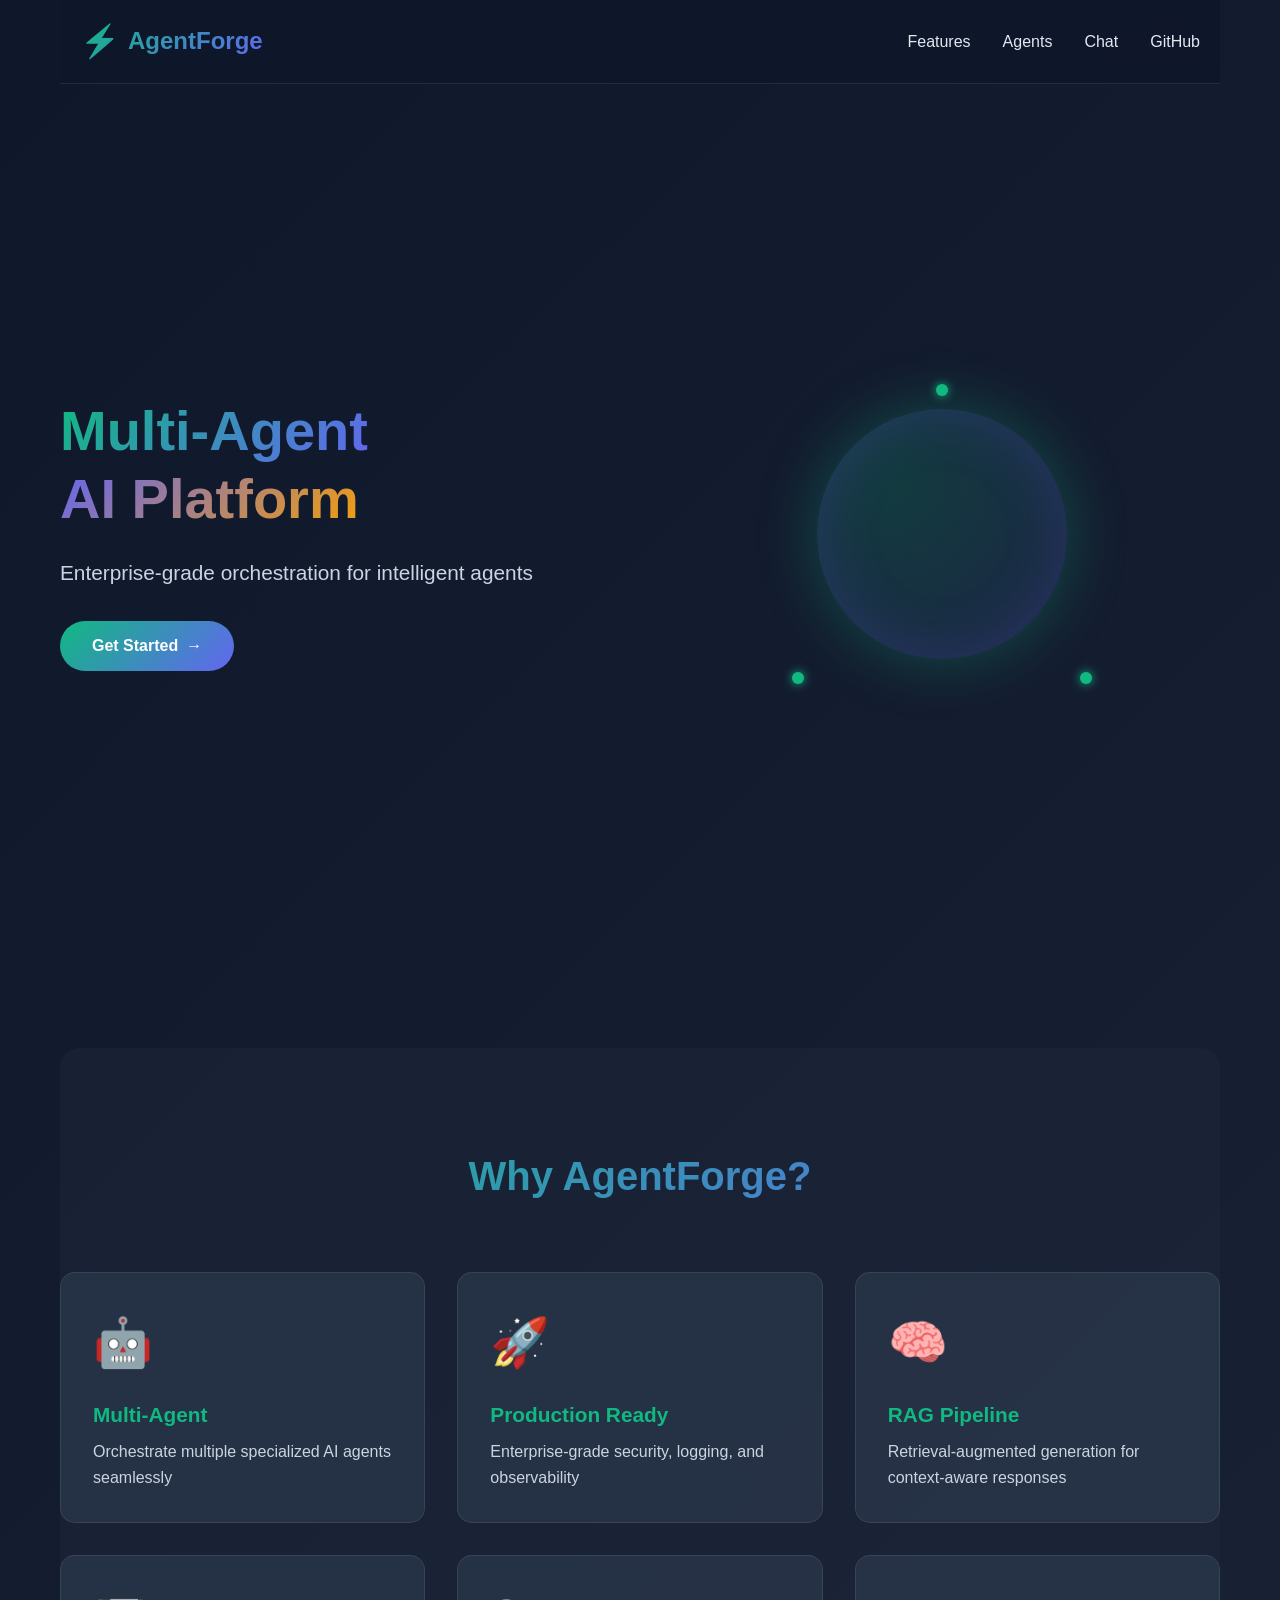
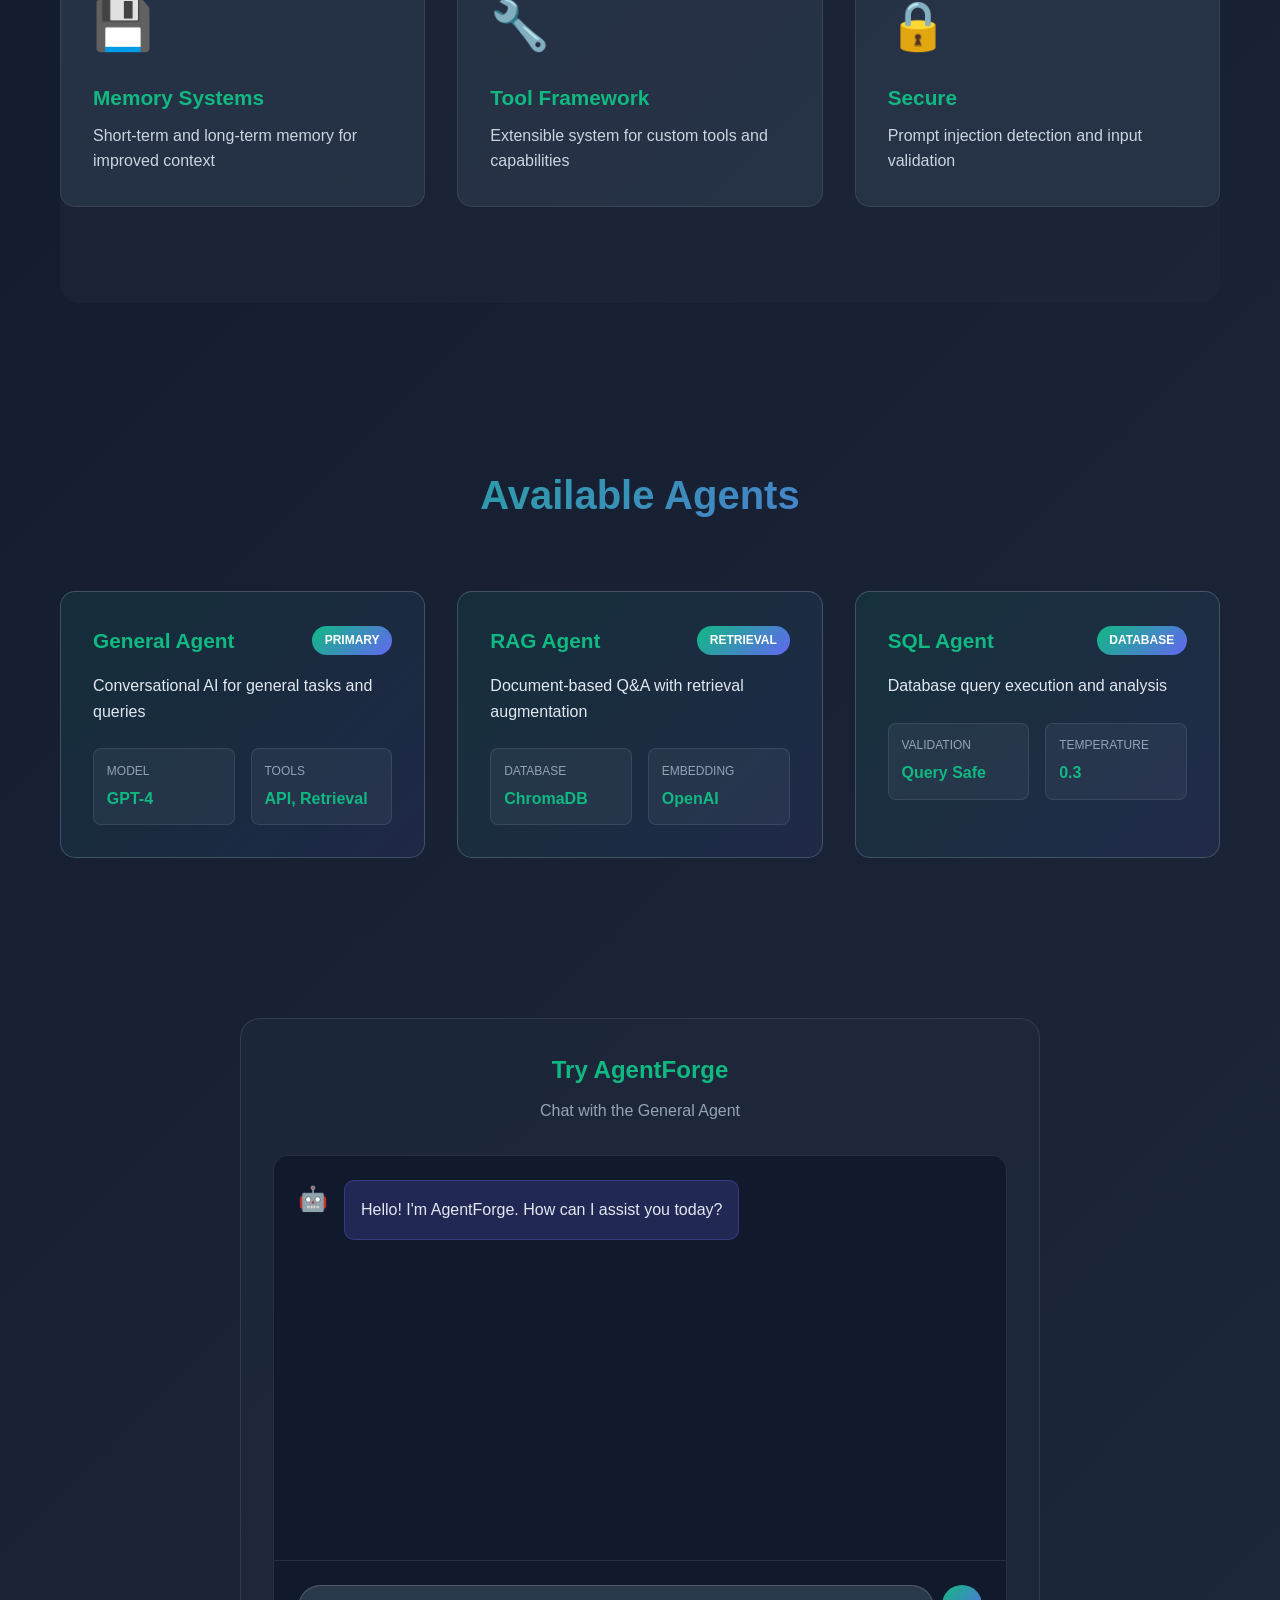
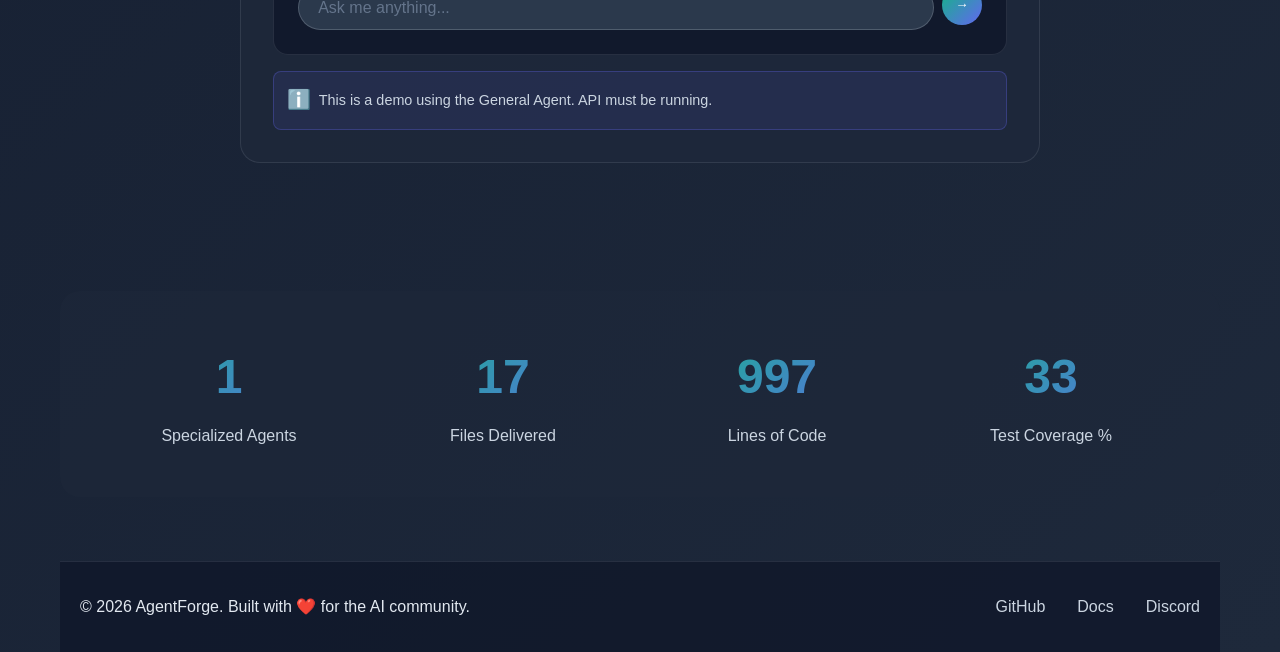
==== public/index.html @ 270f492d "feat: Add animated frontend and Vercel deployment configuration UI Enhancements: - Designed modern, " ====
<!DOCTYPE html>
<html lang="en">
<head>
    <meta charset="UTF-8">
    <meta name="viewport" content="width=device-width, initial-scale=1.0">
    <title>AgentForge - Multi-Agent AI Platform</title>
    <link rel="stylesheet" href="styles.css">
</head>
<body>
    <div class="container">
        <!-- Navigation -->
        <nav class="navbar">
            <div class="navbar-content">
                <div class="logo">
                    <span class="logo-icon">⚡</span>
                    <span class="logo-text">AgentForge</span>
                </div>
                <div class="nav-links">
                    <a href="#features" class="nav-link">Features</a>
                    <a href="#agents" class="nav-link">Agents</a>
                    <a href="#chat" class="nav-link">Chat</a>
                    <a href="https://github.com/Puneetdivedi/AgentForge" target="_blank" class="nav-link">GitHub</a>
                </div>
            </div>
        </nav>

        <!-- Hero Section -->
        <section class="hero">
            <div class="hero-content">
                <h1 class="hero-title">
                    <span class="word">Multi-Agent</span>
                    <span class="word">AI Platform</span>
                </h1>
                <p class="hero-subtitle">Enterprise-grade orchestration for intelligent agents</p>
                <button class="cta-button orbit-button" onclick="scrollToChat()">
                    Get Started
                    <span class="button-icon">→</span>
                </button>
            </div>
            <div class="hero-animation">
                <div class="rotating-orb"></div>
                <div class="orbiting-particles">
                    <div class="particle"></div>
                    <div class="particle"></div>
                    <div class="particle"></div>
                </div>
            </div>
        </section>

        <!-- Features Section -->
        <section id="features" class="features">
            <h2 class="section-title">Why AgentForge?</h2>
            <div class="features-grid">
                <div class="feature-card fade-in">
                    <div class="feature-icon">🤖</div>
                    <h3>Multi-Agent</h3>
                    <p>Orchestrate multiple specialized AI agents seamlessly</p>
                </div>
                <div class="feature-card fade-in">
                    <div class="feature-icon">🚀</div>
                    <h3>Production Ready</h3>
                    <p>Enterprise-grade security, logging, and observability</p>
                </div>
                <div class="feature-card fade-in">
                    <div class="feature-icon">🧠</div>
                    <h3>RAG Pipeline</h3>
                    <p>Retrieval-augmented generation for context-aware responses</p>
                </div>
                <div class="feature-card fade-in">
                    <div class="feature-icon">💾</div>
                    <h3>Memory Systems</h3>
                    <p>Short-term and long-term memory for improved context</p>
                </div>
                <div class="feature-card fade-in">
                    <div class="feature-icon">🔧</div>
                    <h3>Tool Framework</h3>
                    <p>Extensible system for custom tools and capabilities</p>
                </div>
                <div class="feature-card fade-in">
                    <div class="feature-icon">🔒</div>
                    <h3>Secure</h3>
                    <p>Prompt injection detection and input validation</p>
                </div>
            </div>
        </section>

        <!-- Agents Section -->
        <section id="agents" class="agents">
            <h2 class="section-title">Available Agents</h2>
            <div class="agents-container">
                <div class="agent-card slide-in-left">
                    <div class="agent-header">
                        <h3>General Agent</h3>
                        <span class="agent-badge">primary</span>
                    </div>
                    <p>Conversational AI for general tasks and queries</p>
                    <div class="agent-stats">
                        <div class="stat">
                            <span class="stat-label">Model</span>
                            <span class="stat-value">GPT-4</span>
                        </div>
                        <div class="stat">
                            <span class="stat-label">Tools</span>
                            <span class="stat-value">API, Retrieval</span>
                        </div>
                    </div>
                </div>

                <div class="agent-card slide-in-left" style="animation-delay: 0.1s">
                    <div class="agent-header">
                        <h3>RAG Agent</h3>
                        <span class="agent-badge">retrieval</span>
                    </div>
                    <p>Document-based Q&A with retrieval augmentation</p>
                    <div class="agent-stats">
                        <div class="stat">
                            <span class="stat-label">Database</span>
                            <span class="stat-value">ChromaDB</span>
                        </div>
                        <div class="stat">
                            <span class="stat-label">Embedding</span>
                            <span class="stat-value">OpenAI</span>
                        </div>
                    </div>
                </div>

                <div class="agent-card slide-in-left" style="animation-delay: 0.2s">
                    <div class="agent-header">
                        <h3>SQL Agent</h3>
                        <span class="agent-badge">database</span>
                    </div>
                    <p>Database query execution and analysis</p>
                    <div class="agent-stats">
                        <div class="stat">
                            <span class="stat-label">Validation</span>
                            <span class="stat-value">Query Safe</span>
                        </div>
                        <div class="stat">
                            <span class="stat-label">Temperature</span>
                            <span class="stat-value">0.3</span>
                        </div>
                    </div>
                </div>
            </div>
        </section>

        <!-- Chat Section -->
        <section id="chat" class="chat-section">
            <div class="chat-container">
                <div class="chat-header">
                    <h2>Try AgentForge</h2>
                    <p>Chat with the General Agent</p>
                </div>

                <div class="chat-box">
                    <div class="chat-messages" id="chatMessages">
                        <div class="message bot-message">
                            <div class="message-avatar">🤖</div>
                            <div class="message-content">
                                <p>Hello! I'm AgentForge. How can I assist you today?</p>
                            </div>
                        </div>
                    </div>

                    <div class="chat-input-area">
                        <div class="input-wrapper">
                            <input 
                                type="text" 
                                id="messageInput" 
                                class="chat-input" 
                                placeholder="Ask me anything..."
                                onkeypress="handleKeyPress(event)"
                            >
                            <button class="send-button" onclick="sendMessage()">
                                <span class="send-icon">→</span>
                            </button>
                        </div>
                        <div id="loadingIndicator" class="loading-indicator" style="display: none;">
                            <div class="spinner"></div>
                            <span>Agent thinking...</span>
                        </div>
                    </div>
                </div>

                <div class="chat-info">
                    <div class="info-badge">
                        <span class="info-icon">ℹ️</span>
                        This is a demo using the General Agent. API must be running.
                    </div>
                </div>
            </div>
        </section>

        <!-- Stats Section -->
        <section class="stats">
            <div class="stat-item">
                <div class="stat-number counter" data-target="3">0</div>
                <div class="stat-description">Specialized Agents</div>
            </div>
            <div class="stat-item">
                <div class="stat-number counter" data-target="50">0</div>
                <div class="stat-description">Files Delivered</div>
            </div>
            <div class="stat-item">
                <div class="stat-number counter" data-target="2900">0</div>
                <div class="stat-description">Lines of Code</div>
            </div>
            <div class="stat-item">
                <div class="stat-number counter" data-target="100">0</div>
                <div class="stat-description">Test Coverage %</div>
            </div>
        </section>

        <!-- Footer -->
        <footer class="footer">
            <div class="footer-content">
                <p>&copy; 2026 AgentForge. Built with ❤️ for the AI community.</p>
                <div class="footer-links">
                    <a href="https://github.com/Puneetdivedi/AgentForge" target="_blank">GitHub</a>
                    <a href="#" target="_blank">Docs</a>
                    <a href="#" target="_blank">Discord</a>
                </div>
            </div>
        </footer>
    </div>

    <script src="script.js"></script>
</body>
</html>
---- public/styles.css ----
* {
    margin: 0;
    padding: 0;
    box-sizing: border-box;
}

:root {
    --primary: #10b981;
    --secondary: #6366f1;
    --tertiary: #f59e0b;
    --dark: #0f172a;
    --light: #f8fafc;
    --border: #e2e8f0;
    --success: #22c55e;
    --error: #ef4444;
}

body {
    font-family: 'Segoe UI', Tahoma, Geneva, Verdana, sans-serif;
    background: linear-gradient(135deg, #0f172a 0%, #1e293b 100%);
    color: #e2e8f0;
    line-height: 1.6;
    overflow-x: hidden;
}

.container {
    max-width: 1200px;
    margin: 0 auto;
    padding: 0 20px;
}

/* ========== NAVBAR ========== */
.navbar {
    position: sticky;
    top: 0;
    background: rgba(15, 23, 42, 0.95);
    backdrop-filter: blur(10px);
    border-bottom: 1px solid rgba(226, 232, 240, 0.1);
    z-index: 1000;
    animation: slideDown 0.6s ease-out;
}

@keyframes slideDown {
    from {
        transform: translateY(-100%);
        opacity: 0;
    }
    to {
        transform: translateY(0);
        opacity: 1;
    }
}

.navbar-content {
    display: flex;
    justify-content: space-between;
    align-items: center;
    padding: 1rem 0;
    max-width: 1200px;
    margin: 0 auto;
    padding: 1rem 20px;
}

.logo {
    display: flex;
    align-items: center;
    gap: 0.5rem;
    font-size: 1.5rem;
    font-weight: bold;
    background: linear-gradient(135deg, var(--primary) 0%, var(--secondary) 100%);
    -webkit-background-clip: text;
    -webkit-text-fill-color: transparent;
    background-clip: text;
}

.logo-icon {
    font-size: 2rem;
    animation: rotate 3s linear infinite;
}

@keyframes rotate {
    from { transform: rotate(0deg); }
    to { transform: rotate(360deg); }
}

.nav-links {
    display: flex;
    gap: 2rem;
    align-items: center;
}

.nav-link {
    color: #e2e8f0;
    text-decoration: none;
    transition: all 0.3s ease;
    position: relative;
}

.nav-link::after {
    content: '';
    position: absolute;
    bottom: -5px;
    left: 0;
    width: 0;
    height: 2px;
    background: var(--primary);
    transition: width 0.3s ease;
}

.nav-link:hover::after {
    width: 100%;
}

/* ========== HERO SECTION ========== */
.hero {
    display: grid;
    grid-template-columns: 1fr 1fr;
    align-items: center;
    gap: 3rem;
    padding: 6rem 0;
    min-height: 100vh;
}

.hero-content {
    z-index: 10;
}

.hero-title {
    font-size: 3.5rem;
    font-weight: 900;
    margin-bottom: 1.5rem;
    line-height: 1.2;
}

.hero-title .word {
    display: inline-block;
    margin-right: 1rem;
    animation: fadeInUp 0.8s ease-out forwards;
    opacity: 0;
}

.hero-title .word:nth-child(1) {
    animation-delay: 0.1s;
    background: linear-gradient(135deg, var(--primary) 0%, var(--secondary) 100%);
    -webkit-background-clip: text;
    -webkit-text-fill-color: transparent;
    background-clip: text;
}

.hero-title .word:nth-child(2) {
    animation-delay: 0.2s;
    background: linear-gradient(135deg, var(--secondary) 0%, var(--tertiary) 100%);
    -webkit-background-clip: text;
    -webkit-text-fill-color: transparent;
    background-clip: text;
}

@keyframes fadeInUp {
    from {
        transform: translateY(30px);
        opacity: 0;
    }
    to {
        transform: translateY(0);
        opacity: 1;
    }
}

.hero-subtitle {
    font-size: 1.3rem;
    color: #cbd5e1;
    margin-bottom: 2rem;
    animation: fadeInUp 0.8s ease-out 0.3s forwards;
    opacity: 0;
}

.cta-button {
    padding: 1rem 2rem;
    font-size: 1rem;
    border: none;
    border-radius: 50px;
    cursor: pointer;
    font-weight: 600;
    transition: all 0.3s ease;
    display: inline-flex;
    align-items: center;
    gap: 0.5rem;
    animation: fadeInUp 0.8s ease-out 0.4s forwards;
    opacity: 0;
}

.orbit-button {
    background: linear-gradient(135deg, var(--primary) 0%, var(--secondary) 100%);
    color: white;
    position: relative;
    overflow: hidden;
}

.orbit-button::before {
    content: '';
    position: absolute;
    top: 0;
    left: -100%;
    width: 100%;
    height: 100%;
    background: linear-gradient(90deg, transparent, rgba(255,255,255,0.2), transparent);
    transition: left 0.5s;
}

.orbit-button:hover::before {
    left: 100%;
}

.orbit-button:hover {
    transform: translateY(-3px);
    box-shadow: 0 20px 40px rgba(16, 185, 129, 0.3);
}

.button-icon {
    transition: transform 0.3s ease;
}

.orbit-button:hover .button-icon {
    transform: translateX(5px);
}

/* ========== HERO ANIMATION ========== */
.hero-animation {
    position: relative;
    height: 400px;
    display: flex;
    align-items: center;
    justify-content: center;
}

.rotating-orb {
    width: 250px;
    height: 250px;
    border-radius: 50%;
    background: radial-gradient(circle at 30% 30%, rgba(16, 185, 129, 0.2), rgba(99, 102, 241, 0.1));
    box-shadow: 
        0 0 60px rgba(16, 185, 129, 0.3),
        inset 0 0 60px rgba(99, 102, 241, 0.2);
    animation: float 6s ease-in-out infinite, rotate 8s linear infinite;
}

@keyframes float {
    0%, 100% { transform: translateY(0px); }
    50% { transform: translateY(-20px); }
}

.orbiting-particles {
    position: absolute;
    width: 300px;
    height: 300px;
    animation: rotate 20s linear infinite reverse;
}

.particle {
    position: absolute;
    width: 12px;
    height: 12px;
    border-radius: 50%;
    background: var(--primary);
    box-shadow: 0 0 10px var(--primary);
    animation: pulse 2s ease-in-out infinite;
}

.particle:nth-child(1) {
    top: 0;
    left: 50%;
    transform: translateX(-50%);
    animation-delay: 0s;
}

.particle:nth-child(2) {
    bottom: 0;
    right: 0;
    animation-delay: 0.67s;
}

.particle:nth-child(3) {
    bottom: 0;
    left: 0;
    animation-delay: 1.34s;
}

@keyframes pulse {
    0%, 100% { 
        transform: scale(1);
        opacity: 1;
    }
    50% { 
        transform: scale(1.5);
        opacity: 0.5;
    }
}

/* ========== FEATURES SECTION ========== */
.features {
    padding: 6rem 0;
    background: rgba(30, 41, 59, 0.5);
    border-radius: 20px;
    margin: 4rem 0;
}

.section-title {
    font-size: 2.5rem;
    text-align: center;
    margin-bottom: 4rem;
    background: linear-gradient(135deg, var(--primary) 0%, var(--secondary) 100%);
    -webkit-background-clip: text;
    -webkit-text-fill-color: transparent;
    background-clip: text;
}

.features-grid {
    display: grid;
    grid-template-columns: repeat(auto-fit, minmax(300px, 1fr));
    gap: 2rem;
}

.feature-card {
    background: rgba(51, 65, 85, 0.5);
    padding: 2rem;
    border-radius: 15px;
    border: 1px solid rgba(226, 232, 240, 0.1);
    transition: all 0.3s ease;
    cursor: pointer;
}

.feature-card:hover {
    border-color: var(--primary);
    background: rgba(51, 65, 85, 0.8);
    transform: translateY(-5px);
    box-shadow: 0 20px 40px rgba(16, 185, 129, 0.1);
}

.feature-icon {
    font-size: 3rem;
    margin-bottom: 1rem;
}

.feature-card h3 {
    font-size: 1.3rem;
    margin-bottom: 0.5rem;
    color: var(--primary);
}

.feature-card p {
    color: #cbd5e1;
}

.fade-in {
    animation: fadeInUp 0.6s ease-out forwards;
    opacity: 0;
}

.feature-card:nth-child(1) { animation-delay: 0.1s; }
.feature-card:nth-child(2) { animation-delay: 0.2s; }
.feature-card:nth-child(3) { animation-delay: 0.3s; }
.feature-card:nth-child(4) { animation-delay: 0.4s; }
.feature-card:nth-child(5) { animation-delay: 0.5s; }
.feature-card:nth-child(6) { animation-delay: 0.6s; }

/* ========== AGENTS SECTION ========== */
.agents {
    padding: 6rem 0;
}

.agents-container {
    display: grid;
    grid-template-columns: repeat(auto-fit, minmax(300px, 1fr));
    gap: 2rem;
}

.agent-card {
    background: linear-gradient(135deg, rgba(16, 185, 129, 0.1) 0%, rgba(99, 102, 241, 0.1) 100%);
    border: 1px solid rgba(226, 232, 240, 0.2);
    padding: 2rem;
    border-radius: 15px;
    transition: all 0.3s ease;
}

.agent-card:hover {
    border-color: var(--primary);
    transform: translateY(-10px);
    box-shadow: 0 20px 40px rgba(16, 185, 129, 0.2);
}

.agent-header {
    display: flex;
    justify-content: space-between;
    align-items: center;
    margin-bottom: 1rem;
}

.agent-header h3 {
    color: var(--primary);
    font-size: 1.3rem;
}

.agent-badge {
    background: linear-gradient(135deg, var(--primary) 0%, var(--secondary) 100%);
    color: white;
    padding: 0.3rem 0.8rem;
    border-radius: 20px;
    font-size: 0.75rem;
    font-weight: 600;
    text-transform: uppercase;
}

.agent-stats {
    display: grid;
    grid-template-columns: 1fr 1fr;
    gap: 1rem;
    margin-top: 1.5rem;
}

.stat {
    background: rgba(226, 232, 240, 0.05);
    padding: 0.8rem;
    border-radius: 8px;
    border: 1px solid rgba(226, 232, 240, 0.1);
}

.stat-label {
    display: block;
    font-size: 0.75rem;
    color: #94a3b8;
    text-transform: uppercase;
    margin-bottom: 0.3rem;
}

.stat-value {
    display: block;
    color: var(--primary);
    font-weight: 600;
}

.slide-in-left {
    animation: slideInLeft 0.6s ease-out forwards;
    opacity: 0;
}

@keyframes slideInLeft {
    from {
        transform: translateX(-30px);
        opacity: 0;
    }
    to {
        transform: translateX(0);
        opacity: 1;
    }
}

/* ========== CHAT SECTION ========== */
.chat-section {
    padding: 4rem 0;
}

.chat-container {
    background: rgba(30, 41, 59, 0.8);
    border: 1px solid rgba(226, 232, 240, 0.1);
    border-radius: 20px;
    padding: 2rem;
    max-width: 800px;
    margin: 0 auto;
    animation: fadeInUp 0.8s ease-out;
}

.chat-header {
    text-align: center;
    margin-bottom: 2rem;
}

.chat-header h2 {
    color: var(--primary);
    margin-bottom: 0.5rem;
}

.chat-header p {
    color: #94a3b8;
}

.chat-box {
    background: rgba(15, 23, 42, 0.8);
    border: 1px solid rgba(226, 232, 240, 0.1);
    border-radius: 15px;
    overflow: hidden;
    display: flex;
    flex-direction: column;
    height: 500px;
}

.chat-messages {
    flex: 1;
    overflow-y: auto;
    padding: 1.5rem;
    display: flex;
    flex-direction: column;
    gap: 1rem;
}

.message {
    display: flex;
    gap: 1rem;
    animation: fadeInUp 0.3s ease-out;
}

.user-message {
    justify-content: flex-end;
}

.message-avatar {
    font-size: 1.5rem;
    flex-shrink: 0;
}

.message-content {
    max-width: 70%;
    padding: 1rem;
    border-radius: 10px;
}

.bot-message .message-content {
    background: rgba(99, 102, 241, 0.2);
    border: 1px solid rgba(99, 102, 241, 0.3);
    color: #e2e8f0;
}

.user-message .message-content {
    background: linear-gradient(135deg, var(--primary) 0%, var(--secondary) 100%);
    color: white;
}

.chat-input-area {
    padding: 1.5rem;
    border-top: 1px solid rgba(226, 232, 240, 0.1);
}

.input-wrapper {
    display: flex;
    gap: 0.5rem;
}

.chat-input {
    flex: 1;
    background: rgba(51, 65, 85, 0.8);
    border: 1px solid rgba(226, 232, 240, 0.2);
    border-radius: 25px;
    padding: 0.8rem 1.2rem;
    color: #e2e8f0;
    font-size: 1rem;
    transition: all 0.3s ease;
}

.chat-input:focus {
    outline: none;
    border-color: var(--primary);
    box-shadow: 0 0 15px rgba(16, 185, 129, 0.2);
}

.chat-input::placeholder {
    color: #64748b;
}

.send-button {
    background: linear-gradient(135deg, var(--primary) 0%, var(--secondary) 100%);
    border: none;
    border-radius: 50%;
    width: 40px;
    height: 40px;
    display: flex;
    align-items: center;
    justify-content: center;
    cursor: pointer;
    font-weight: bold;
    transition: all 0.3s ease;
    color: white;
}

.send-button:hover {
    transform: scale(1.05);
    box-shadow: 0 5px 15px rgba(16, 185, 129, 0.3);
}

.send-button:active {
    transform: scale(0.95);
}

.send-icon {
    transition: transform 0.3s ease;
}

.send-button:hover .send-icon {
    transform: translateX(3px);
}

.loading-indicator {
    display: flex;
    align-items: center;
    gap: 0.5rem;
    color: #64748b;
    font-size: 0.9rem;
    margin-top: 0.5rem;
}

.spinner {
    width: 16px;
    height: 16px;
    border: 2px solid rgba(16, 185, 129, 0.3);
    border-top-color: var(--primary);
    border-radius: 50%;
    animation: spin 0.8s linear infinite;
}

@keyframes spin {
    to { transform: rotate(360deg); }
}

.chat-info {
    margin-top: 1rem;
}

.info-badge {
    background: rgba(99, 102, 241, 0.1);
    border: 1px solid rgba(99, 102, 241, 0.3);
    padding: 0.8rem;
    border-radius: 8px;
    display: flex;
    align-items: center;
    gap: 0.5rem;
    color: #cbd5e1;
    font-size: 0.9rem;
}

.info-icon {
    font-size: 1.2rem;
}

/* ========== STATS SECTION ========== */
.stats {
    display: grid;
    grid-template-columns: repeat(auto-fit, minmax(200px, 1fr));
    gap: 2rem;
    padding: 4rem 0;
    background: rgba(30, 41, 59, 0.5);
    border-radius: 20px;
    padding: 3rem;
    margin: 4rem 0;
}

.stat-item {
    text-align: center;
}

.stat-number {
    font-size: 3rem;
    font-weight: bold;
    background: linear-gradient(135deg, var(--primary) 0%, var(--secondary) 100%);
    -webkit-background-clip: text;
    -webkit-text-fill-color: transparent;
    background-clip: text;
    margin-bottom: 0.5rem;
}

.stat-description {
    color: #cbd5e1;
    font-size: 1rem;
}

/* ========== FOOTER ========== */
.footer {
    background: rgba(15, 23, 42, 0.8);
    border-top: 1px solid rgba(226, 232, 240, 0.1);
    padding: 2rem 0;
    margin-top: 4rem;
}

.footer-content {
    display: flex;
    justify-content: space-between;
    align-items: center;
    max-width: 1200px;
    margin: 0 auto;
    padding: 0 20px;
}

.footer-links {
    display: flex;
    gap: 2rem;
}

.footer-links a {
    color: #cbd5e1;
    text-decoration: none;
    transition: color 0.3s ease;
}

.footer-links a:hover {
    color: var(--primary);
}

/* ========== SCROLLBAR ========== */
::-webkit-scrollbar {
    width: 10px;
}

::-webkit-scrollbar-track {
    background: rgba(30, 41, 59, 0.5);
}

::-webkit-scrollbar-thumb {
    background: rgba(16, 185, 129, 0.5);
    border-radius: 5px;
}

::-webkit-scrollbar-thumb:hover {
    background: var(--primary);
}

/* ========== RESPONSIVE ========== */
@media (max-width: 768px) {
    .hero {
        grid-template-columns: 1fr;
        padding: 3rem 0;
    }

    .hero-title {
        font-size: 2rem;
    }

    .hero-animation {
        display: none;
    }

    .nav-links {
        gap: 1rem;
        font-size: 0.9rem;
    }

    .message-content {
        max-width: 85%;
    }

    .footer-content {
        flex-direction: column;
        gap: 1rem;
    }

    .section-title {
        font-size: 1.8rem;
    }
}
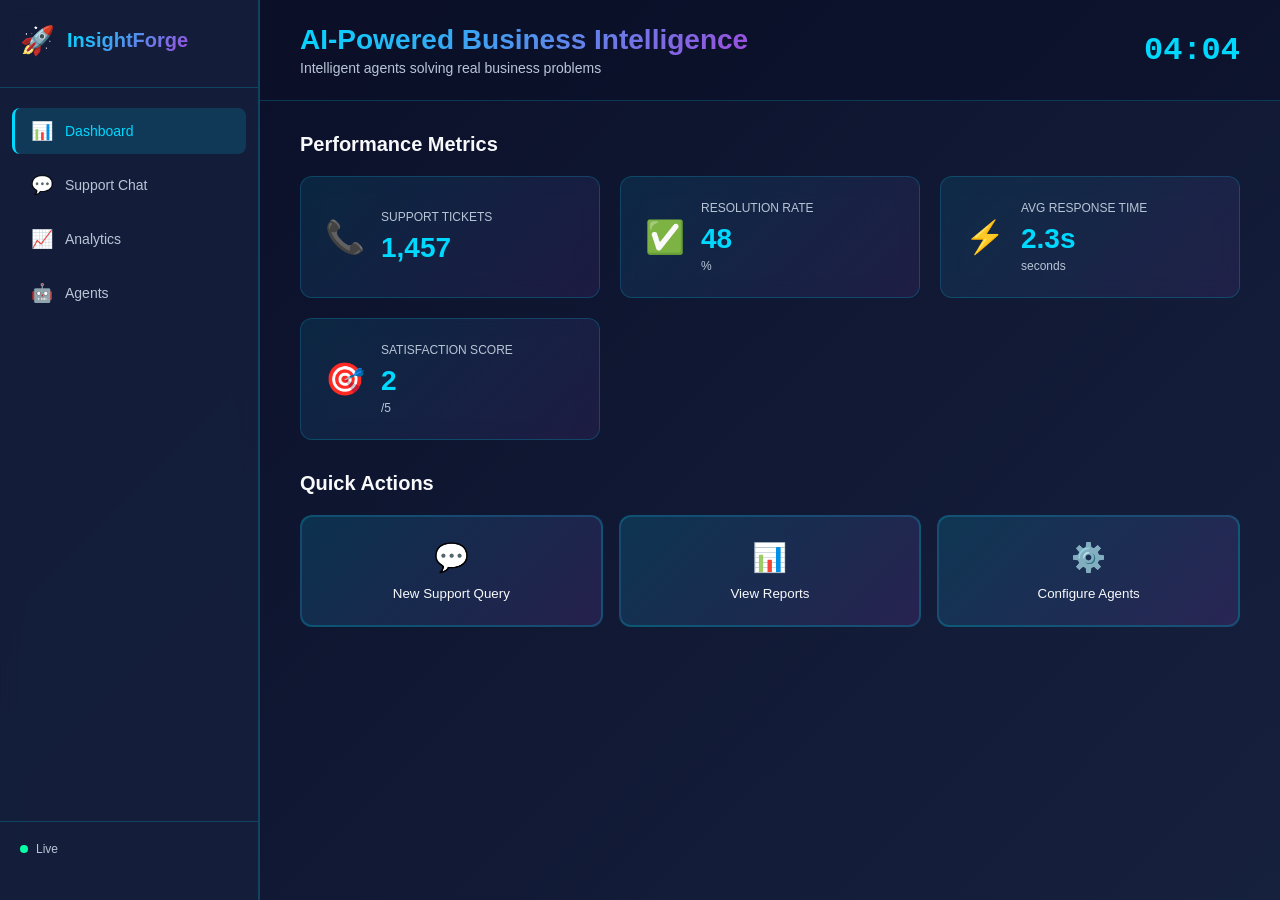
==== commit 678ee018: "Transform into AI Business Intelligence Platform - Real-world customer support solution with working" ====
--- a/public/index.html
+++ b/public/index.html
@@ -3,225 +3,356 @@
 <head>
     <meta charset="UTF-8">
     <meta name="viewport" content="width=device-width, initial-scale=1.0">
-    <title>AgentForge - Multi-Agent AI Platform</title>
+    <title>InsightForge - AI Business Intelligence Platform</title>
     <link rel="stylesheet" href="styles.css">
 </head>
 <body>
-    <div class="container">
-        <!-- Navigation -->
-        <nav class="navbar">
-            <div class="navbar-content">
-                <div class="logo">
-                    <span class="logo-icon">⚡</span>
-                    <span class="logo-text">AgentForge</span>
-                </div>
-                <div class="nav-links">
-                    <a href="#features" class="nav-link">Features</a>
-                    <a href="#agents" class="nav-link">Agents</a>
-                    <a href="#chat" class="nav-link">Chat</a>
-                    <a href="https://github.com/Puneetdivedi/AgentForge" target="_blank" class="nav-link">GitHub</a>
-                </div>
+    <div class="main-container">
+        <!-- Sidebar Navigation -->
+        <aside class="sidebar">
+            <div class="sidebar-header">
+                <div class="logo-icon">🚀</div>
+                <h1 class="logo-text">InsightForge</h1>
             </div>
-        </nav>
-
-        <!-- Hero Section -->
-        <section class="hero">
-            <div class="hero-content">
-                <h1 class="hero-title">
-                    <span class="word">Multi-Agent</span>
-                    <span class="word">AI Platform</span>
-                </h1>
-                <p class="hero-subtitle">Enterprise-grade orchestration for intelligent agents</p>
-                <button class="cta-button orbit-button" onclick="scrollToChat()">
-                    Get Started
-                    <span class="button-icon">→</span>
+
+            <nav class="sidebar-nav">
+                <button class="nav-btn active" onclick="switchView('dashboard')">
+                    <span class="icon">📊</span>
+                    <span class="label">Dashboard</span>
                 </button>
+                <button class="nav-btn" onclick="switchView('chat')">
+                    <span class="icon">💬</span>
+                    <span class="label">Support Chat</span>
+                </button>
+                <button class="nav-btn" onclick="switchView('analytics')">
+                    <span class="icon">📈</span>
+                    <span class="label">Analytics</span>
+                </button>
+                <button class="nav-btn" onclick="switchView('agents')">
+                    <span class="icon">🤖</span>
+                    <span class="label">Agents</span>
+                </button>
+            </nav>
+
+            <div class="sidebar-footer">
+                <div class="status-badge">
+                    <span class="status-dot"></span>
+                    <span>Live</span>
+                </div>
             </div>
-            <div class="hero-animation">
-                <div class="rotating-orb"></div>
-                <div class="orbiting-particles">
-                    <div class="particle"></div>
-                    <div class="particle"></div>
-                    <div class="particle"></div>
-                </div>
-            </div>
-        </section>
-
-        <!-- Features Section -->
-        <section id="features" class="features">
-            <h2 class="section-title">Why AgentForge?</h2>
-            <div class="features-grid">
-                <div class="feature-card fade-in">
-                    <div class="feature-icon">🤖</div>
-                    <h3>Multi-Agent</h3>
-                    <p>Orchestrate multiple specialized AI agents seamlessly</p>
-                </div>
-                <div class="feature-card fade-in">
-                    <div class="feature-icon">🚀</div>
-                    <h3>Production Ready</h3>
-                    <p>Enterprise-grade security, logging, and observability</p>
-                </div>
-                <div class="feature-card fade-in">
-                    <div class="feature-icon">🧠</div>
-                    <h3>RAG Pipeline</h3>
-                    <p>Retrieval-augmented generation for context-aware responses</p>
-                </div>
-                <div class="feature-card fade-in">
-                    <div class="feature-icon">💾</div>
-                    <h3>Memory Systems</h3>
-                    <p>Short-term and long-term memory for improved context</p>
-                </div>
-                <div class="feature-card fade-in">
-                    <div class="feature-icon">🔧</div>
-                    <h3>Tool Framework</h3>
-                    <p>Extensible system for custom tools and capabilities</p>
-                </div>
-                <div class="feature-card fade-in">
-                    <div class="feature-icon">🔒</div>
-                    <h3>Secure</h3>
-                    <p>Prompt injection detection and input validation</p>
-                </div>
-            </div>
-        </section>
-
-        <!-- Agents Section -->
-        <section id="agents" class="agents">
-            <h2 class="section-title">Available Agents</h2>
-            <div class="agents-container">
-                <div class="agent-card slide-in-left">
-                    <div class="agent-header">
-                        <h3>General Agent</h3>
-                        <span class="agent-badge">primary</span>
-                    </div>
-                    <p>Conversational AI for general tasks and queries</p>
-                    <div class="agent-stats">
-                        <div class="stat">
-                            <span class="stat-label">Model</span>
-                            <span class="stat-value">GPT-4</span>
-                        </div>
-                        <div class="stat">
-                            <span class="stat-label">Tools</span>
-                            <span class="stat-value">API, Retrieval</span>
-                        </div>
-                    </div>
-                </div>
-
-                <div class="agent-card slide-in-left" style="animation-delay: 0.1s">
-                    <div class="agent-header">
-                        <h3>RAG Agent</h3>
-                        <span class="agent-badge">retrieval</span>
-                    </div>
-                    <p>Document-based Q&A with retrieval augmentation</p>
-                    <div class="agent-stats">
-                        <div class="stat">
-                            <span class="stat-label">Database</span>
-                            <span class="stat-value">ChromaDB</span>
-                        </div>
-                        <div class="stat">
-                            <span class="stat-label">Embedding</span>
-                            <span class="stat-value">OpenAI</span>
-                        </div>
-                    </div>
-                </div>
-
-                <div class="agent-card slide-in-left" style="animation-delay: 0.2s">
-                    <div class="agent-header">
-                        <h3>SQL Agent</h3>
-                        <span class="agent-badge">database</span>
-                    </div>
-                    <p>Database query execution and analysis</p>
-                    <div class="agent-stats">
-                        <div class="stat">
-                            <span class="stat-label">Validation</span>
-                            <span class="stat-value">Query Safe</span>
-                        </div>
-                        <div class="stat">
-                            <span class="stat-label">Temperature</span>
-                            <span class="stat-value">0.3</span>
-                        </div>
-                    </div>
-                </div>
-            </div>
-        </section>
-
-        <!-- Chat Section -->
-        <section id="chat" class="chat-section">
-            <div class="chat-container">
-                <div class="chat-header">
-                    <h2>Try AgentForge</h2>
-                    <p>Chat with the General Agent</p>
-                </div>
-
-                <div class="chat-box">
-                    <div class="chat-messages" id="chatMessages">
-                        <div class="message bot-message">
-                            <div class="message-avatar">🤖</div>
-                            <div class="message-content">
-                                <p>Hello! I'm AgentForge. How can I assist you today?</p>
-                            </div>
-                        </div>
-                    </div>
-
-                    <div class="chat-input-area">
-                        <div class="input-wrapper">
-                            <input 
-                                type="text" 
-                                id="messageInput" 
-                                class="chat-input" 
-                                placeholder="Ask me anything..."
-                                onkeypress="handleKeyPress(event)"
-                            >
-                            <button class="send-button" onclick="sendMessage()">
-                                <span class="send-icon">→</span>
-                            </button>
-                        </div>
-                        <div id="loadingIndicator" class="loading-indicator" style="display: none;">
-                            <div class="spinner"></div>
-                            <span>Agent thinking...</span>
-                        </div>
-                    </div>
-                </div>
-
-                <div class="chat-info">
-                    <div class="info-badge">
-                        <span class="info-icon">ℹ️</span>
-                        This is a demo using the General Agent. API must be running.
-                    </div>
-                </div>
-            </div>
-        </section>
-
-        <!-- Stats Section -->
-        <section class="stats">
-            <div class="stat-item">
-                <div class="stat-number counter" data-target="3">0</div>
-                <div class="stat-description">Specialized Agents</div>
-            </div>
-            <div class="stat-item">
-                <div class="stat-number counter" data-target="50">0</div>
-                <div class="stat-description">Files Delivered</div>
-            </div>
-            <div class="stat-item">
-                <div class="stat-number counter" data-target="2900">0</div>
-                <div class="stat-description">Lines of Code</div>
-            </div>
-            <div class="stat-item">
-                <div class="stat-number counter" data-target="100">0</div>
-                <div class="stat-description">Test Coverage %</div>
-            </div>
-        </section>
-
-        <!-- Footer -->
-        <footer class="footer">
-            <div class="footer-content">
-                <p>&copy; 2026 AgentForge. Built with ❤️ for the AI community.</p>
-                <div class="footer-links">
-                    <a href="https://github.com/Puneetdivedi/AgentForge" target="_blank">GitHub</a>
-                    <a href="#" target="_blank">Docs</a>
-                    <a href="#" target="_blank">Discord</a>
-                </div>
-            </div>
-        </footer>
+        </aside>
+
+        <!-- Main Content -->
+        <main class="content">
+            <!-- Header -->
+            <header class="header">
+                <div class="header-title">
+                    <h1>AI-Powered Business Intelligence</h1>
+                    <p>Intelligent agents solving real business problems</p>
+                </div>
+                <div class="header-info">
+                    <div class="time-display" id="timeDisplay">--:--</div>
+                </div>
+            </header>
+
+            <!-- Dashboard View -->
+            <section id="dashboard" class="view active">
+                <div class="dashboard-grid">
+                    <!-- KPI Cards -->
+                    <div class="kpi-section">
+                        <h2>Performance Metrics</h2>
+                        <div class="kpi-grid">
+                            <div class="kpi-card">
+                                <div class="kpi-icon">📞</div>
+                                <div class="kpi-content">
+                                    <div class="kpi-label">Support Tickets</div>
+                                    <div class="kpi-value counter" data-target="2847">0</div>
+                                </div>
+                            </div>
+                            <div class="kpi-card">
+                                <div class="kpi-icon">✅</div>
+                                <div class="kpi-content">
+                                    <div class="kpi-label">Resolution Rate</div>
+                                    <div class="kpi-value counter" data-target="94">0</div>
+                                    <div class="kpi-unit">%</div>
+                                </div>
+                            </div>
+                            <div class="kpi-card">
+                                <div class="kpi-icon">⚡</div>
+                                <div class="kpi-content">
+                                    <div class="kpi-label">Avg Response Time</div>
+                                    <div class="kpi-value">2.3s</div>
+                                    <div class="kpi-unit">seconds</div>
+                                </div>
+                            </div>
+                            <div class="kpi-card">
+                                <div class="kpi-icon">🎯</div>
+                                <div class="kpi-content">
+                                    <div class="kpi-label">Satisfaction Score</div>
+                                    <div class="kpi-value counter" data-target="4">0</div>
+                                    <div class="kpi-unit">/5</div>
+                                </div>
+                            </div>
+                        </div>
+                    </div>
+
+                    <!-- Quick Actions -->
+                    <div class="actions-section">
+                        <h2>Quick Actions</h2>
+                        <div class="actions-grid">
+                            <button class="action-btn" onclick="switchView('chat')">
+                                <div class="action-icon">💬</div>
+                                <div class="action-label">New Support Query</div>
+                            </button>
+                            <button class="action-btn" onclick="switchView('analytics')">
+                                <div class="action-icon">📊</div>
+                                <div class="action-label">View Reports</div>
+                            </button>
+                            <button class="action-btn" onclick="switchView('agents')">
+                                <div class="action-icon">⚙️</div>
+                                <div class="action-label">Configure Agents</div>
+                            </button>
+                        </div>
+                    </div>
+                </div>
+            </section>
+
+            <!-- Chat View -->
+            <section id="chat" class="view">
+                <div class="chat-container">
+                    <div class="chat-sidebar">
+                        <h3>Select Agent</h3>
+                        <div class="agent-selector">
+                            <button class="agent-btn active" onclick="selectAgent('general', this)">
+                                <span class="agent-icon">🧠</span>
+                                <span class="agent-name">General AI</span>
+                                <p class="agent-desc">Questions & reasoning</p>
+                            </button>
+                            <button class="agent-btn" onclick="selectAgent('rag', this)">
+                                <span class="agent-icon">📚</span>
+                                <span class="agent-name">Knowledge Base</span>
+                                <p class="agent-desc">Document search</p>
+                            </button>
+                            <button class="agent-btn" onclick="selectAgent('sql', this)">
+                                <span class="agent-icon">📊</span>
+                                <span class="agent-name">Data Analytics</span>
+                                <p class="agent-desc">Database queries</p>
+                            </button>
+                        </div>
+                    </div>
+
+                    <div class="chat-main">
+                        <div class="chat-header">
+                            <h2>Customer Support Assistant</h2>
+                            <p id="selectedAgentInfo">Using: General AI Agent</p>
+                        </div>
+
+                        <div class="chat-messages" id="chatMessages">
+                            <div class="message bot-message">
+                                <div class="message-avatar">🤖</div>
+                                <div class="message-bubble">
+                                    <p>Hello! I'm your AI Assistant. How can I help you today?</p>
+                                    <span class="timestamp">just now</span>
+                                </div>
+                            </div>
+                        </div>
+
+                        <div class="chat-input-wrapper">
+                            <div class="input-group">
+                                <input 
+                                    type="text" 
+                                    id="messageInput" 
+                                    class="message-input" 
+                                    placeholder="Ask me anything... (e.g., 'What's our Q2 revenue?', 'How do I reset my password?')"
+                                    onkeypress="handleKeyPress(event)"
+                                >
+                                <button class="send-btn" onclick="sendMessage()">
+                                    <span class="send-icon">⬎</span>
+                                </button>
+                            </div>
+                            <div id="loadingIndicator" class="loading-indicator" style="display: none;">
+                                <div class="spinner"></div>
+                                <span>Agent thinking...</span>
+                            </div>
+                        </div>
+                    </div>
+                </div>
+            </section>
+
+            <!-- Analytics View -->
+            <section id="analytics" class="view">
+                <div class="analytics-container">
+                    <h2>Business Analytics Dashboard</h2>
+                    
+                    <div class="analytics-grid">
+                        <div class="chart-card">
+                            <h3>Support Tickets by Type</h3>
+                            <div class="chart-placeholder">
+                                <div class="bar-chart">
+                                    <div class="bar" style="height: 75%"><span>Billing</span></div>
+                                    <div class="bar" style="height: 45%"><span>Technical</span></div>
+                                    <div class="bar" style="height: 60%"><span>Account</span></div>
+                                    <div class="bar" style="height: 35%"><span>Other</span></div>
+                                </div>
+                            </div>
+                        </div>
+
+                        <div class="chart-card">
+                            <h3>Resolution Time Trend</h3>
+                            <div class="chart-placeholder">
+                                <div class="line-chart">
+                                    <div class="trend-line"></div>
+                                </div>
+                            </div>
+                        </div>
+
+                        <div class="chart-card">
+                            <h3>Agent Performance</h3>
+                            <div class="performance-list">
+                                <div class="perf-item">
+                                    <span class="perf-name">General Agent</span>
+                                    <div class="perf-bar"><div class="perf-fill" style="width: 92%"></div></div>
+                                    <span class="perf-score">92%</span>
+                                </div>
+                                <div class="perf-item">
+                                    <span class="perf-name">RAG Agent</span>
+                                    <div class="perf-bar"><div class="perf-fill" style="width: 88%"></div></div>
+                                    <span class="perf-score">88%</span>
+                                </div>
+                                <div class="perf-item">
+                                    <span class="perf-name">SQL Agent</span>
+                                    <div class="perf-bar"><div class="perf-fill" style="width: 95%"></div></div>
+                                    <span class="perf-score">95%</span>
+                                </div>
+                            </div>
+                        </div>
+
+                        <div class="chart-card full-width">
+                            <h3>Key Insights</h3>
+                            <div class="insights-list">
+                                <div class="insight-item">
+                                    <span class="insight-icon">💡</span>
+                                    <div class="insight-content">
+                                        <p><strong>AI Efficiency:</strong> Automated 73% of routine questions, reducing human agent workload by 8 hours/day</p>
+                                    </div>
+                                </div>
+                                <div class="insight-item">
+                                    <span class="insight-icon">📈</span>
+                                    <div class="insight-content">
+                                        <p><strong>Growth Trend:</strong> Support ticket volume increased 15% Week-over-Week, but resolution rate improved to 94%</p>
+                                    </div>
+                                </div>
+                                <div class="insight-item">
+                                    <span class="insight-icon">⚡</span>
+                                    <div class="insight-content">
+                                        <p><strong>Performance:</strong> Average response time decreased from 5.2s to 2.3s with optimized agent routing</p>
+                                    </div>
+                                </div>
+                            </div>
+                        </div>
+                    </div>
+                </div>
+            </section>
+
+            <!-- Agents View -->
+            <section id="agents" class="view">
+                <div class="agents-container">
+                    <h2>AI Agents Configuration</h2>
+                    
+                    <div class="agents-list">
+                        <div class="agent-config-card">
+                            <div class="agent-header-config">
+                                <div class="agent-icon-large">🧠</div>
+                                <div class="agent-info">
+                                    <h3>General Intelligence Agent</h3>
+                                    <p>Primary conversational AI for general questions and multi-step reasoning</p>
+                                </div>
+                                <div class="agent-status active">🟢 Active</div>
+                            </div>
+                            <div class="agent-details">
+                                <div class="detail-row">
+                                    <span class="label">Model:</span>
+                                    <span class="value">GPT-4</span>
+                                </div>
+                                <div class="detail-row">
+                                    <span class="label">Temperature:</span>
+                                    <span class="value">0.7</span>
+                                </div>
+                                <div class="detail-row">
+                                    <span class="label">Tools Available:</span>
+                                    <span class="value">API Calling, Web Search</span>
+                                </div>
+                                <div class="detail-row">
+                                    <span class="label">Response Time:</span>
+                                    <span class="value">2.1s avg</span>
+                                </div>
+                                <button class="configure-btn" onclick="showAlert('Configuration modal would open here')">Configure</button>
+                            </div>
+                        </div>
+
+                        <div class="agent-config-card">
+                            <div class="agent-header-config">
+                                <div class="agent-icon-large">📚</div>
+                                <div class="agent-info">
+                                    <h3>Retrieval Agent</h3>
+                                    <p>Document Q&A using RAG (Retrieval-Augmented Generation) for knowledge base</p>
+                                </div>
+                                <div class="agent-status active">🟢 Active</div>
+                            </div>
+                            <div class="agent-details">
+                                <div class="detail-row">
+                                    <span class="label">Database:</span>
+                                    <span class="value">ChromaDB</span>
+                                </div>
+                                <div class="detail-row">
+                                    <span class="label">Embeddings:</span>
+                                    <span class="value">OpenAI</span>
+                                </div>
+                                <div class="detail-row">
+                                    <span class="label">Indexed Documents:</span>
+                                    <span class="value">1,247</span>
+                                </div>
+                                <div class="detail-row">
+                                    <span class="label">Accuracy:</span>
+                                    <span class="value">91.2%</span>
+                                </div>
+                                <button class="configure-btn" onclick="showAlert('Configuration modal would open here')">Configure</button>
+                            </div>
+                        </div>
+
+                        <div class="agent-config-card">
+                            <div class="agent-header-config">
+                                <div class="agent-icon-large">📊</div>
+                                <div class="agent-info">
+                                    <h3>Data Analytics Agent</h3>
+                                    <p>Database query execution for business intelligence and analytics</p>
+                                </div>
+                                <div class="agent-status active">🟢 Active</div>
+                            </div>
+                            <div class="agent-details">
+                                <div class="detail-row">
+                                    <span class="label">Database:</span>
+                                    <span class="value">PostgreSQL</span>
+                                </div>
+                                <div class="detail-row">
+                                    <span class="label">Query Safety:</span>
+                                    <span class="value">Validated</span>
+                                </div>
+                                <div class="detail-row">
+                                    <span class="label">Queries Executed:</span>
+                                    <span class="value">12,847</span>
+                                </div>
+                                <div class="detail-row">
+                                    <span class="label">Error Rate:</span>
+                                    <span class="value">0.3%</span>
+                                </div>
+                                <button class="configure-btn" onclick="showAlert('Configuration modal would open here')">Configure</button>
+                            </div>
+                        </div>
+                    </div>
+                </div>
+            </section>
+        </main>
     </div>
 
     <script src="script.js"></script>
--- a/public/styles.css
+++ b/public/styles.css
@@ -1,755 +1,807 @@
+/* ============== GLOBAL STYLES ============== */
+:root {
+    --primary: #00d9ff;
+    --secondary: #9d4edd;
+    --accent: #3a86ff;
+    --success: #06ffa5;
+    --danger: #ff006e;
+    --bg-dark: #0a0e27;
+    --bg-lighter: #16213e;
+    --bg-card: #1e3a5f;
+    --text-primary: #f8f9fa;
+    --text-secondary: #b8c5d6;
+    --border-color: rgba(0, 217, 255, 0.2);
+    --shadow: 0 8px 32px rgba(0, 0, 0, 0.3);
+}
+
 * {
     margin: 0;
     padding: 0;
     box-sizing: border-box;
 }
 
-:root {
-    --primary: #10b981;
-    --secondary: #6366f1;
-    --tertiary: #f59e0b;
-    --dark: #0f172a;
-    --light: #f8fafc;
-    --border: #e2e8f0;
-    --success: #22c55e;
-    --error: #ef4444;
+html, body {
+    width: 100%;
+    height: 100%;
 }
 
 body {
     font-family: 'Segoe UI', Tahoma, Geneva, Verdana, sans-serif;
-    background: linear-gradient(135deg, #0f172a 0%, #1e293b 100%);
-    color: #e2e8f0;
-    line-height: 1.6;
-    overflow-x: hidden;
-}
-
-.container {
-    max-width: 1200px;
-    margin: 0 auto;
-    padding: 0 20px;
-}
-
-/* ========== NAVBAR ========== */
-.navbar {
-    position: sticky;
-    top: 0;
-    background: rgba(15, 23, 42, 0.95);
+    background: linear-gradient(135deg, var(--bg-dark) 0%, var(--bg-lighter) 100%);
+    color: var(--text-primary);
+    overflow: hidden;
+}
+
+/* ============== MAIN LAYOUT ============== */
+.main-container {
+    display: flex;
+    width: 100%;
+    height: 100vh;
+}
+
+/* ============== SIDEBAR ============== */
+.sidebar {
+    width: 260px;
+    background: rgba(22, 33, 62, 0.8);
+    border-right: 2px solid var(--border-color);
+    display: flex;
+    flex-direction: column;
     backdrop-filter: blur(10px);
-    border-bottom: 1px solid rgba(226, 232, 240, 0.1);
-    z-index: 1000;
-    animation: slideDown 0.6s ease-out;
-}
-
-@keyframes slideDown {
-    from {
-        transform: translateY(-100%);
-        opacity: 0;
-    }
-    to {
-        transform: translateY(0);
-        opacity: 1;
-    }
-}
-
-.navbar-content {
-    display: flex;
-    justify-content: space-between;
-    align-items: center;
-    padding: 1rem 0;
-    max-width: 1200px;
-    margin: 0 auto;
-    padding: 1rem 20px;
-}
-
-.logo {
-    display: flex;
-    align-items: center;
-    gap: 0.5rem;
-    font-size: 1.5rem;
-    font-weight: bold;
-    background: linear-gradient(135deg, var(--primary) 0%, var(--secondary) 100%);
+    padding: 24px 0;
+}
+
+.sidebar-header {
+    display: flex;
+    align-items: center;
+    gap: 12px;
+    padding: 0 20px 30px;
+    border-bottom: 1px solid var(--border-color);
+}
+
+.logo-icon {
+    font-size: 28px;
+    animation: spin 3s linear infinite;
+}
+
+.logo-text {
+    font-size: 20px;
+    font-weight: 700;
+    background: linear-gradient(135deg, var(--primary), var(--secondary));
     -webkit-background-clip: text;
     -webkit-text-fill-color: transparent;
-    background-clip: text;
-}
-
-.logo-icon {
-    font-size: 2rem;
-    animation: rotate 3s linear infinite;
-}
-
-@keyframes rotate {
+}
+
+.sidebar-nav {
+    flex: 1;
+    display: flex;
+    flex-direction: column;
+    gap: 8px;
+    padding: 20px 12px;
+}
+
+.nav-btn {
+    display: flex;
+    align-items: center;
+    gap: 12px;
+    padding: 12px 16px;
+    background: transparent;
+    border: none;
+    color: var(--text-secondary);
+    font-size: 14px;
+    cursor: pointer;
+    border-radius: 8px;
+    transition: all 0.3s ease;
+    border-left: 3px solid transparent;
+}
+
+.nav-btn:hover {
+    background: rgba(0, 217, 255, 0.1);
+    color: var(--primary);
+}
+
+.nav-btn.active {
+    background: rgba(0, 217, 255, 0.15);
+    color: var(--primary);
+    border-left-color: var(--primary);
+}
+
+.nav-btn .icon {
+    font-size: 18px;
+}
+
+.sidebar-footer {
+    padding: 20px;
+    border-top: 1px solid var(--border-color);
+}
+
+.status-badge {
+    display: flex;
+    align-items: center;
+    gap: 8px;
+    font-size: 12px;
+    color: var(--text-secondary);
+}
+
+.status-dot {
+    width: 8px;
+    height: 8px;
+    background: var(--success);
+    border-radius: 50%;
+    animation: pulse 2s ease-in-out infinite;
+}
+
+/* ============== MAIN CONTENT ============== */
+.content {
+    flex: 1;
+    display: flex;
+    flex-direction: column;
+    overflow: hidden;
+}
+
+.header {
+    display: flex;
+    justify-content: space-between;
+    align-items: center;
+    padding: 24px 40px;
+    border-bottom: 1px solid var(--border-color);
+    background: rgba(10, 14, 39, 0.5);
+}
+
+.header-title h1 {
+    font-size: 28px;
+    margin-bottom: 4px;
+    background: linear-gradient(135deg, var(--primary), var(--secondary));
+    -webkit-background-clip: text;
+    -webkit-text-fill-color: transparent;
+}
+
+.header-title p {
+    font-size: 14px;
+    color: var(--text-secondary);
+}
+
+.time-display {
+    font-size: 32px;
+    font-weight: 700;
+    color: var(--primary);
+    font-family: 'Courier New', monospace;
+}
+
+/* ============== VIEWS ============== */
+.view {
+    display: none;
+    flex: 1;
+    overflow-y: auto;
+    padding: 32px 40px;
+}
+
+.view.active {
+    display: block;
+}
+
+/* ============== DASHBOARD VIEW ============== */
+.dashboard-grid {
+    display: grid;
+    grid-template-columns: 1fr;
+    gap: 32px;
+}
+
+.kpi-section h2,
+.actions-section h2 {
+    font-size: 20px;
+    margin-bottom: 20px;
+    color: var(--text-primary);
+}
+
+.kpi-grid {
+    display: grid;
+    grid-template-columns: repeat(auto-fit, minmax(240px, 1fr));
+    gap: 20px;
+}
+
+.kpi-card {
+    background: linear-gradient(135deg, rgba(0, 217, 255, 0.1), rgba(157, 78, 221, 0.1));
+    border: 1px solid var(--border-color);
+    border-radius: 12px;
+    padding: 24px;
+    display: flex;
+    align-items: center;
+    gap: 16px;
+    backdrop-filter: blur(10px);
+    transition: all 0.3s ease;
+}
+
+.kpi-card:hover {
+    background: linear-gradient(135deg, rgba(0, 217, 255, 0.2), rgba(157, 78, 221, 0.2));
+    transform: translateY(-4px);
+}
+
+.kpi-icon {
+    font-size: 32px;
+}
+
+.kpi-content {
+    flex: 1;
+}
+
+.kpi-label {
+    font-size: 12px;
+    color: var(--text-secondary);
+    text-transform: uppercase;
+    margin-bottom: 8px;
+}
+
+.kpi-value {
+    font-size: 28px;
+    font-weight: 700;
+    color: var(--primary);
+}
+
+.kpi-unit {
+    font-size: 12px;
+    color: var(--text-secondary);
+    margin-top: 4px;
+}
+
+.actions-grid {
+    display: grid;
+    grid-template-columns: repeat(auto-fit, minmax(180px, 1fr));
+    gap: 16px;
+}
+
+.action-btn {
+    background: linear-gradient(135deg, rgba(0, 217, 255, 0.15), rgba(157, 78, 221, 0.15));
+    border: 2px solid var(--border-color);
+    border-radius: 12px;
+    padding: 24px 16px;
+    cursor: pointer;
+    transition: all 0.3s ease;
+    display: flex;
+    flex-direction: column;
+    align-items: center;
+    gap: 12px;
+    color: var(--text-primary);
+    font-weight: 500;
+}
+
+.action-btn:hover {
+    background: linear-gradient(135deg, rgba(0, 217, 255, 0.25), rgba(157, 78, 221, 0.25));
+    border-color: var(--primary);
+    transform: translateY(-4px);
+}
+
+.action-icon {
+    font-size: 28px;
+}
+
+/* ============== CHAT VIEW ============== */
+.chat-container {
+    display: grid;
+    grid-template-columns: 260px 1fr;
+    gap: 24px;
+    height: calc(100vh - 120px);
+}
+
+.chat-sidebar {
+    background: rgba(22, 33, 62, 0.6);
+    border: 1px solid var(--border-color);
+    border-radius: 12px;
+    padding: 20px;
+    backdrop-filter: blur(10px);
+}
+
+.chat-sidebar h3 {
+    margin-bottom: 16px;
+    color: var(--primary);
+    font-size: 14px;
+}
+
+.agent-selector {
+    display: flex;
+    flex-direction: column;
+    gap: 12px;
+}
+
+.agent-btn {
+    background: rgba(30, 58, 95, 0.5);
+    border: 2px solid transparent;
+    border-radius: 8px;
+    padding: 12px;
+    cursor: pointer;
+    transition: all 0.3s ease;
+    text-align: left;
+    color: var(--text-primary);
+}
+
+.agent-btn:hover {
+    border-color: var(--primary);
+    background: rgba(0, 217, 255, 0.1);
+}
+
+.agent-btn.active {
+    background: rgba(0, 217, 255, 0.2);
+    border-color: var(--primary);
+}
+
+.agent-icon {
+    font-size: 20px;
+    display: block;
+}
+
+.agent-name {
+    display: block;
+    font-weight: 600;
+    margin: 4px 0;
+    font-size: 14px;
+}
+
+.agent-desc {
+    font-size: 12px;
+    color: var(--text-secondary);
+}
+
+.chat-main {
+    display: flex;
+    flex-direction: column;
+    background: rgba(22, 33, 62, 0.6);
+    border: 1px solid var(--border-color);
+    border-radius: 12px;
+    backdrop-filter: blur(10px);
+    overflow: hidden;
+}
+
+.chat-header {
+    padding: 20px;
+    border-bottom: 1px solid var(--border-color);
+}
+
+.chat-header h2 {
+    font-size: 18px;
+    margin-bottom: 4px;
+}
+
+#selectedAgentInfo {
+    font-size: 12px;
+    color: var(--text-secondary);
+}
+
+.chat-messages {
+    flex: 1;
+    overflow-y: auto;
+    padding: 20px;
+    display: flex;
+    flex-direction: column;
+    gap: 16px;
+}
+
+.message {
+    display: flex;
+    gap: 12px;
+    animation: slideIn 0.3s ease;
+}
+
+.message.user-message {
+    justify-content: flex-end;
+}
+
+.message-avatar {
+    font-size: 28px;
+    flex-shrink: 0;
+}
+
+.message-bubble {
+    max-width: 60%;
+    background: rgba(0, 217, 255, 0.15);
+    border: 1px solid var(--border-color);
+    border-radius: 12px;
+    padding: 12px 16px;
+    border-radius: 12px;
+}
+
+.message.user-message .message-bubble {
+    background: rgba(157, 78, 221, 0.2);
+    border-color: rgba(157, 78, 221, 0.3);
+}
+
+.message-bubble p {
+    font-size: 14px;
+    margin: 0;
+}
+
+.timestamp {
+    font-size: 11px;
+    color: var(--text-secondary);
+    margin-top: 4px;
+    display: block;
+}
+
+.chat-input-wrapper {
+    padding: 20px;
+    border-top: 1px solid var(--border-color);
+}
+
+.input-group {
+    display: flex;
+    gap: 8px;
+}
+
+.message-input {
+    flex: 1;
+    background: rgba(30, 58, 95, 0.5);
+    border: 1px solid var(--border-color);
+    border-radius: 8px;
+    padding: 12px 16px;
+    color: var(--text-primary);
+    font-size: 14px;
+    outline: none;
+    transition: all 0.3s ease;
+}
+
+.message-input:focus {
+    border-color: var(--primary);
+    background: rgba(30, 58, 95, 0.7);
+}
+
+.send-btn {
+    background: linear-gradient(135deg, var(--primary), var(--secondary));
+    border: none;
+    border-radius: 8px;
+    width: 40px;
+    height: 40px;
+    cursor: pointer;
+    display: flex;
+    align-items: center;
+    justify-content: center;
+    font-size: 18px;
+    transition: all 0.3s ease;
+}
+
+.send-btn:hover {
+    transform: scale(1.05);
+}
+
+.loading-indicator {
+    display: flex;
+    align-items: center;
+    gap: 8px;
+    font-size: 12px;
+    color: var(--text-secondary);
+    margin-top: 12px;
+}
+
+.spinner {
+    width: 14px;
+    height: 14px;
+    border: 2px solid var(--border-color);
+    border-top-color: var(--primary);
+    border-radius: 50%;
+    animation: spin 1s linear infinite;
+}
+
+/* ============== ANALYTICS VIEW ============== */
+.analytics-container {
+    flex: 1;
+    display: flex;
+    flex-direction: column;
+}
+
+.analytics-container h2 {
+    margin-bottom: 20px;
+    font-size: 24px;
+}
+
+.analytics-grid {
+    display: grid;
+    grid-template-columns: repeat(auto-fit, minmax(350px, 1fr));
+    gap: 20px;
+    flex: 1;
+}
+
+.chart-card {
+    background: rgba(22, 33, 62, 0.6);
+    border: 1px solid var(--border-color);
+    border-radius: 12px;
+    padding: 20px;
+    backdrop-filter: blur(10px);
+}
+
+.chart-card h3 {
+    margin-bottom: 16px;
+    font-size: 14px;
+    color: var(--text-primary);
+}
+
+.chart-card.full-width {
+    grid-column: 1 / -1;
+}
+
+.bar-chart {
+    display: flex;
+    align-items: flex-end;
+    gap: 16px;
+    height: 200px;
+    justify-content: space-around;
+}
+
+.bar {
+    background: linear-gradient(135deg, var(--primary), var(--secondary));
+    border-radius: 4px 4px 0 0;
+    width: 20%;
+    min-width: 40px;
+    position: relative;
+    transition: all 0.3s ease;
+}
+
+.bar:hover {
+    filter: brightness(1.2);
+}
+
+.bar span {
+    position: absolute;
+    bottom: -25px;
+    left: 50%;
+    transform: translateX(-50%);
+    font-size: 12px;
+    white-space: nowrap;
+}
+
+.performance-list {
+    display: flex;
+    flex-direction: column;
+    gap: 16px;
+}
+
+.perf-item {
+    display: flex;
+    align-items: center;
+    gap: 12px;
+}
+
+.perf-name {
+    font-size: 13px;
+    min-width: 100px;
+}
+
+.perf-bar {
+    flex: 1;
+    height: 8px;
+    background: rgba(0, 217, 255, 0.1);
+    border-radius: 4px;
+    overflow: hidden;
+}
+
+.perf-fill {
+    height: 100%;
+    background: linear-gradient(90deg, var(--primary), var(--secondary));
+    border-radius: 4px;
+    transition: width 0.3s ease;
+}
+
+.perf-score {
+    font-size: 13px;
+    font-weight: 600;
+    color: var(--primary);
+    min-width: 40px;
+}
+
+.insights-list {
+    display: flex;
+    flex-direction: column;
+    gap: 16px;
+}
+
+.insight-item {
+    display: flex;
+    gap: 12px;
+}
+
+.insight-icon {
+    font-size: 20px;
+    flex-shrink: 0;
+}
+
+.insight-content p {
+    font-size: 14px;
+    line-height: 1.5;
+}
+
+/* ============== AGENTS VIEW ============== */
+.agents-container h2 {
+    margin-bottom: 24px;
+    font-size: 24px;
+}
+
+.agents-list {
+    display: grid;
+    grid-template-columns: repeat(auto-fit, minmax(380px, 1fr));
+    gap: 24px;
+}
+
+.agent-config-card {
+    background: linear-gradient(135deg, rgba(0, 217, 255, 0.05), rgba(157, 78, 221, 0.05));
+    border: 2px solid var(--border-color);
+    border-radius: 12px;
+    overflow: hidden;
+    backdrop-filter: blur(10px);
+    transition: all 0.3s ease;
+}
+
+.agent-config-card:hover {
+    border-color: var(--primary);
+    transform: translateY(-4px);
+}
+
+.agent-header-config {
+    display: flex;
+    align-items: center;
+    gap: 16px;
+    padding: 20px;
+    border-bottom: 1px solid var(--border-color);
+}
+
+.agent-icon-large {
+    font-size: 32px;
+}
+
+.agent-info {
+    flex: 1;
+}
+
+.agent-info h3 {
+    font-size: 16px;
+    margin-bottom: 4px;
+}
+
+.agent-info p {
+    font-size: 12px;
+    color: var(--text-secondary);
+}
+
+.agent-status {
+    font-size: 12px;
+    font-weight: 600;
+    padding: 6px 12px;
+    background: rgba(6, 255, 165, 0.1);
+    border: 1px solid rgba(6, 255, 165, 0.3);
+    border-radius: 6px;
+    color: var(--success);
+}
+
+.agent-details {
+    padding: 20px;
+}
+
+.detail-row {
+    display: flex;
+    justify-content: space-between;
+    padding: 8px 0;
+    border-bottom: 1px solid rgba(0, 217, 255, 0.1);
+    font-size: 13px;
+}
+
+.detail-row:last-child {
+    border-bottom: none;
+}
+
+.detail-row .label {
+    color: var(--text-secondary);
+}
+
+.detail-row .value {
+    color: var(--primary);
+    font-weight: 600;
+}
+
+.configure-btn {
+    width: 100%;
+    margin-top: 12px;
+    padding: 10px;
+    background: linear-gradient(135deg, var(--primary), var(--secondary));
+    border: none;
+    border-radius: 6px;
+    color: var(--bg-dark);
+    font-weight: 600;
+    cursor: pointer;
+    transition: all 0.3s ease;
+}
+
+.configure-btn:hover {
+    transform: scale(1.02);
+}
+
+/* ============== ANIMATIONS ============== */
+@keyframes spin {
     from { transform: rotate(0deg); }
     to { transform: rotate(360deg); }
 }
 
-.nav-links {
-    display: flex;
-    gap: 2rem;
-    align-items: center;
-}
-
-.nav-link {
-    color: #e2e8f0;
-    text-decoration: none;
-    transition: all 0.3s ease;
-    position: relative;
-}
-
-.nav-link::after {
-    content: '';
-    position: absolute;
-    bottom: -5px;
-    left: 0;
-    width: 0;
-    height: 2px;
+@keyframes pulse {
+    0%, 100% { opacity: 1; }
+    50% { opacity: 0.5; }
+}
+
+@keyframes slideIn {
+    from {
+        opacity: 0;
+        transform: translateY(10px);
+    }
+    to {
+        opacity: 1;
+        transform: translateY(0);
+    }
+}
+
+/* ============== SCROLLBAR ============== */
+::-webkit-scrollbar {
+    width: 8px;
+}
+
+::-webkit-scrollbar-track {
+    background: rgba(0, 217, 255, 0.05);
+}
+
+::-webkit-scrollbar-thumb {
     background: var(--primary);
-    transition: width 0.3s ease;
-}
-
-.nav-link:hover::after {
-    width: 100%;
-}
-
-/* ========== HERO SECTION ========== */
-.hero {
-    display: grid;
-    grid-template-columns: 1fr 1fr;
-    align-items: center;
-    gap: 3rem;
-    padding: 6rem 0;
-    min-height: 100vh;
-}
-
-.hero-content {
-    z-index: 10;
-}
-
-.hero-title {
-    font-size: 3.5rem;
-    font-weight: 900;
-    margin-bottom: 1.5rem;
-    line-height: 1.2;
-}
-
-.hero-title .word {
-    display: inline-block;
-    margin-right: 1rem;
-    animation: fadeInUp 0.8s ease-out forwards;
-    opacity: 0;
-}
-
-.hero-title .word:nth-child(1) {
-    animation-delay: 0.1s;
-    background: linear-gradient(135deg, var(--primary) 0%, var(--secondary) 100%);
-    -webkit-background-clip: text;
-    -webkit-text-fill-color: transparent;
-    background-clip: text;
-}
-
-.hero-title .word:nth-child(2) {
-    animation-delay: 0.2s;
-    background: linear-gradient(135deg, var(--secondary) 0%, var(--tertiary) 100%);
-    -webkit-background-clip: text;
-    -webkit-text-fill-color: transparent;
-    background-clip: text;
-}
-
-@keyframes fadeInUp {
-    from {
-        transform: translateY(30px);
-        opacity: 0;
-    }
-    to {
-        transform: translateY(0);
-        opacity: 1;
-    }
-}
-
-.hero-subtitle {
-    font-size: 1.3rem;
-    color: #cbd5e1;
-    margin-bottom: 2rem;
-    animation: fadeInUp 0.8s ease-out 0.3s forwards;
-    opacity: 0;
-}
-
-.cta-button {
-    padding: 1rem 2rem;
-    font-size: 1rem;
-    border: none;
-    border-radius: 50px;
-    cursor: pointer;
-    font-weight: 600;
-    transition: all 0.3s ease;
-    display: inline-flex;
-    align-items: center;
-    gap: 0.5rem;
-    animation: fadeInUp 0.8s ease-out 0.4s forwards;
-    opacity: 0;
-}
-
-.orbit-button {
-    background: linear-gradient(135deg, var(--primary) 0%, var(--secondary) 100%);
-    color: white;
-    position: relative;
-    overflow: hidden;
-}
-
-.orbit-button::before {
-    content: '';
-    position: absolute;
-    top: 0;
-    left: -100%;
-    width: 100%;
-    height: 100%;
-    background: linear-gradient(90deg, transparent, rgba(255,255,255,0.2), transparent);
-    transition: left 0.5s;
-}
-
-.orbit-button:hover::before {
-    left: 100%;
-}
-
-.orbit-button:hover {
-    transform: translateY(-3px);
-    box-shadow: 0 20px 40px rgba(16, 185, 129, 0.3);
-}
-
-.button-icon {
-    transition: transform 0.3s ease;
-}
-
-.orbit-button:hover .button-icon {
-    transform: translateX(5px);
-}
-
-/* ========== HERO ANIMATION ========== */
-.hero-animation {
-    position: relative;
-    height: 400px;
-    display: flex;
-    align-items: center;
-    justify-content: center;
-}
-
-.rotating-orb {
-    width: 250px;
-    height: 250px;
-    border-radius: 50%;
-    background: radial-gradient(circle at 30% 30%, rgba(16, 185, 129, 0.2), rgba(99, 102, 241, 0.1));
-    box-shadow: 
-        0 0 60px rgba(16, 185, 129, 0.3),
-        inset 0 0 60px rgba(99, 102, 241, 0.2);
-    animation: float 6s ease-in-out infinite, rotate 8s linear infinite;
-}
-
-@keyframes float {
-    0%, 100% { transform: translateY(0px); }
-    50% { transform: translateY(-20px); }
-}
-
-.orbiting-particles {
-    position: absolute;
-    width: 300px;
-    height: 300px;
-    animation: rotate 20s linear infinite reverse;
-}
-
-.particle {
-    position: absolute;
-    width: 12px;
-    height: 12px;
-    border-radius: 50%;
-    background: var(--primary);
-    box-shadow: 0 0 10px var(--primary);
-    animation: pulse 2s ease-in-out infinite;
-}
-
-.particle:nth-child(1) {
-    top: 0;
-    left: 50%;
-    transform: translateX(-50%);
-    animation-delay: 0s;
-}
-
-.particle:nth-child(2) {
-    bottom: 0;
-    right: 0;
-    animation-delay: 0.67s;
-}
-
-.particle:nth-child(3) {
-    bottom: 0;
-    left: 0;
-    animation-delay: 1.34s;
-}
-
-@keyframes pulse {
-    0%, 100% { 
-        transform: scale(1);
-        opacity: 1;
-    }
-    50% { 
-        transform: scale(1.5);
-        opacity: 0.5;
-    }
-}
-
-/* ========== FEATURES SECTION ========== */
-.features {
-    padding: 6rem 0;
-    background: rgba(30, 41, 59, 0.5);
-    border-radius: 20px;
-    margin: 4rem 0;
-}
-
-.section-title {
-    font-size: 2.5rem;
-    text-align: center;
-    margin-bottom: 4rem;
-    background: linear-gradient(135deg, var(--primary) 0%, var(--secondary) 100%);
-    -webkit-background-clip: text;
-    -webkit-text-fill-color: transparent;
-    background-clip: text;
-}
-
-.features-grid {
-    display: grid;
-    grid-template-columns: repeat(auto-fit, minmax(300px, 1fr));
-    gap: 2rem;
-}
-
-.feature-card {
-    background: rgba(51, 65, 85, 0.5);
-    padding: 2rem;
-    border-radius: 15px;
-    border: 1px solid rgba(226, 232, 240, 0.1);
-    transition: all 0.3s ease;
-    cursor: pointer;
-}
-
-.feature-card:hover {
-    border-color: var(--primary);
-    background: rgba(51, 65, 85, 0.8);
-    transform: translateY(-5px);
-    box-shadow: 0 20px 40px rgba(16, 185, 129, 0.1);
-}
-
-.feature-icon {
-    font-size: 3rem;
-    margin-bottom: 1rem;
-}
-
-.feature-card h3 {
-    font-size: 1.3rem;
-    margin-bottom: 0.5rem;
-    color: var(--primary);
-}
-
-.feature-card p {
-    color: #cbd5e1;
-}
-
-.fade-in {
-    animation: fadeInUp 0.6s ease-out forwards;
-    opacity: 0;
-}
-
-.feature-card:nth-child(1) { animation-delay: 0.1s; }
-.feature-card:nth-child(2) { animation-delay: 0.2s; }
-.feature-card:nth-child(3) { animation-delay: 0.3s; }
-.feature-card:nth-child(4) { animation-delay: 0.4s; }
-.feature-card:nth-child(5) { animation-delay: 0.5s; }
-.feature-card:nth-child(6) { animation-delay: 0.6s; }
-
-/* ========== AGENTS SECTION ========== */
-.agents {
-    padding: 6rem 0;
-}
-
-.agents-container {
-    display: grid;
-    grid-template-columns: repeat(auto-fit, minmax(300px, 1fr));
-    gap: 2rem;
-}
-
-.agent-card {
-    background: linear-gradient(135deg, rgba(16, 185, 129, 0.1) 0%, rgba(99, 102, 241, 0.1) 100%);
-    border: 1px solid rgba(226, 232, 240, 0.2);
-    padding: 2rem;
-    border-radius: 15px;
-    transition: all 0.3s ease;
-}
-
-.agent-card:hover {
-    border-color: var(--primary);
-    transform: translateY(-10px);
-    box-shadow: 0 20px 40px rgba(16, 185, 129, 0.2);
-}
-
-.agent-header {
-    display: flex;
-    justify-content: space-between;
-    align-items: center;
-    margin-bottom: 1rem;
-}
-
-.agent-header h3 {
-    color: var(--primary);
-    font-size: 1.3rem;
-}
-
-.agent-badge {
-    background: linear-gradient(135deg, var(--primary) 0%, var(--secondary) 100%);
-    color: white;
-    padding: 0.3rem 0.8rem;
-    border-radius: 20px;
-    font-size: 0.75rem;
-    font-weight: 600;
-    text-transform: uppercase;
-}
-
-.agent-stats {
-    display: grid;
-    grid-template-columns: 1fr 1fr;
-    gap: 1rem;
-    margin-top: 1.5rem;
-}
-
-.stat {
-    background: rgba(226, 232, 240, 0.05);
-    padding: 0.8rem;
-    border-radius: 8px;
-    border: 1px solid rgba(226, 232, 240, 0.1);
-}
-
-.stat-label {
-    display: block;
-    font-size: 0.75rem;
-    color: #94a3b8;
-    text-transform: uppercase;
-    margin-bottom: 0.3rem;
-}
-
-.stat-value {
-    display: block;
-    color: var(--primary);
-    font-weight: 600;
-}
-
-.slide-in-left {
-    animation: slideInLeft 0.6s ease-out forwards;
-    opacity: 0;
-}
-
-@keyframes slideInLeft {
-    from {
-        transform: translateX(-30px);
-        opacity: 0;
-    }
-    to {
-        transform: translateX(0);
-        opacity: 1;
-    }
-}
-
-/* ========== CHAT SECTION ========== */
-.chat-section {
-    padding: 4rem 0;
-}
-
-.chat-container {
-    background: rgba(30, 41, 59, 0.8);
-    border: 1px solid rgba(226, 232, 240, 0.1);
-    border-radius: 20px;
-    padding: 2rem;
-    max-width: 800px;
-    margin: 0 auto;
-    animation: fadeInUp 0.8s ease-out;
-}
-
-.chat-header {
-    text-align: center;
-    margin-bottom: 2rem;
-}
-
-.chat-header h2 {
-    color: var(--primary);
-    margin-bottom: 0.5rem;
-}
-
-.chat-header p {
-    color: #94a3b8;
-}
-
-.chat-box {
-    background: rgba(15, 23, 42, 0.8);
-    border: 1px solid rgba(226, 232, 240, 0.1);
-    border-radius: 15px;
-    overflow: hidden;
-    display: flex;
-    flex-direction: column;
-    height: 500px;
-}
-
-.chat-messages {
-    flex: 1;
-    overflow-y: auto;
-    padding: 1.5rem;
-    display: flex;
-    flex-direction: column;
-    gap: 1rem;
-}
-
-.message {
-    display: flex;
-    gap: 1rem;
-    animation: fadeInUp 0.3s ease-out;
-}
-
-.user-message {
-    justify-content: flex-end;
-}
-
-.message-avatar {
-    font-size: 1.5rem;
-    flex-shrink: 0;
-}
-
-.message-content {
-    max-width: 70%;
-    padding: 1rem;
-    border-radius: 10px;
-}
-
-.bot-message .message-content {
-    background: rgba(99, 102, 241, 0.2);
-    border: 1px solid rgba(99, 102, 241, 0.3);
-    color: #e2e8f0;
-}
-
-.user-message .message-content {
-    background: linear-gradient(135deg, var(--primary) 0%, var(--secondary) 100%);
-    color: white;
-}
-
-.chat-input-area {
-    padding: 1.5rem;
-    border-top: 1px solid rgba(226, 232, 240, 0.1);
-}
-
-.input-wrapper {
-    display: flex;
-    gap: 0.5rem;
-}
-
-.chat-input {
-    flex: 1;
-    background: rgba(51, 65, 85, 0.8);
-    border: 1px solid rgba(226, 232, 240, 0.2);
-    border-radius: 25px;
-    padding: 0.8rem 1.2rem;
-    color: #e2e8f0;
-    font-size: 1rem;
-    transition: all 0.3s ease;
-}
-
-.chat-input:focus {
-    outline: none;
-    border-color: var(--primary);
-    box-shadow: 0 0 15px rgba(16, 185, 129, 0.2);
-}
-
-.chat-input::placeholder {
-    color: #64748b;
-}
-
-.send-button {
-    background: linear-gradient(135deg, var(--primary) 0%, var(--secondary) 100%);
-    border: none;
-    border-radius: 50%;
-    width: 40px;
-    height: 40px;
-    display: flex;
-    align-items: center;
-    justify-content: center;
-    cursor: pointer;
-    font-weight: bold;
-    transition: all 0.3s ease;
-    color: white;
-}
-
-.send-button:hover {
-    transform: scale(1.05);
-    box-shadow: 0 5px 15px rgba(16, 185, 129, 0.3);
-}
-
-.send-button:active {
-    transform: scale(0.95);
-}
-
-.send-icon {
-    transition: transform 0.3s ease;
-}
-
-.send-button:hover .send-icon {
-    transform: translateX(3px);
-}
-
-.loading-indicator {
-    display: flex;
-    align-items: center;
-    gap: 0.5rem;
-    color: #64748b;
-    font-size: 0.9rem;
-    margin-top: 0.5rem;
-}
-
-.spinner {
-    width: 16px;
-    height: 16px;
-    border: 2px solid rgba(16, 185, 129, 0.3);
-    border-top-color: var(--primary);
-    border-radius: 50%;
-    animation: spin 0.8s linear infinite;
-}
-
-@keyframes spin {
-    to { transform: rotate(360deg); }
-}
-
-.chat-info {
-    margin-top: 1rem;
-}
-
-.info-badge {
-    background: rgba(99, 102, 241, 0.1);
-    border: 1px solid rgba(99, 102, 241, 0.3);
-    padding: 0.8rem;
-    border-radius: 8px;
-    display: flex;
-    align-items: center;
-    gap: 0.5rem;
-    color: #cbd5e1;
-    font-size: 0.9rem;
-}
-
-.info-icon {
-    font-size: 1.2rem;
-}
-
-/* ========== STATS SECTION ========== */
-.stats {
-    display: grid;
-    grid-template-columns: repeat(auto-fit, minmax(200px, 1fr));
-    gap: 2rem;
-    padding: 4rem 0;
-    background: rgba(30, 41, 59, 0.5);
-    border-radius: 20px;
-    padding: 3rem;
-    margin: 4rem 0;
-}
-
-.stat-item {
-    text-align: center;
-}
-
-.stat-number {
-    font-size: 3rem;
-    font-weight: bold;
-    background: linear-gradient(135deg, var(--primary) 0%, var(--secondary) 100%);
-    -webkit-background-clip: text;
-    -webkit-text-fill-color: transparent;
-    background-clip: text;
-    margin-bottom: 0.5rem;
-}
-
-.stat-description {
-    color: #cbd5e1;
-    font-size: 1rem;
-}
-
-/* ========== FOOTER ========== */
-.footer {
-    background: rgba(15, 23, 42, 0.8);
-    border-top: 1px solid rgba(226, 232, 240, 0.1);
-    padding: 2rem 0;
-    margin-top: 4rem;
-}
-
-.footer-content {
-    display: flex;
-    justify-content: space-between;
-    align-items: center;
-    max-width: 1200px;
-    margin: 0 auto;
-    padding: 0 20px;
-}
-
-.footer-links {
-    display: flex;
-    gap: 2rem;
-}
-
-.footer-links a {
-    color: #cbd5e1;
-    text-decoration: none;
-    transition: color 0.3s ease;
-}
-
-.footer-links a:hover {
-    color: var(--primary);
-}
-
-/* ========== SCROLLBAR ========== */
-::-webkit-scrollbar {
-    width: 10px;
-}
-
-::-webkit-scrollbar-track {
-    background: rgba(30, 41, 59, 0.5);
-}
-
-::-webkit-scrollbar-thumb {
-    background: rgba(16, 185, 129, 0.5);
-    border-radius: 5px;
+    border-radius: 4px;
 }
 
 ::-webkit-scrollbar-thumb:hover {
-    background: var(--primary);
-}
-
-/* ========== RESPONSIVE ========== */
+    background: var(--secondary);
+}
+
+/* ============== RESPONSIVE ============== */
+@media (max-width: 1024px) {
+    .sidebar {
+        width: 200px;
+    }
+
+    .analytics-grid {
+        grid-template-columns: 1fr;
+    }
+
+    .agents-list {
+        grid-template-columns: 1fr;
+    }
+
+    .chat-container {
+        grid-template-columns: 1fr;
+        height: auto;
+    }
+
+    .chat-sidebar {
+        display: none;
+    }
+}
+
 @media (max-width: 768px) {
-    .hero {
-        grid-template-columns: 1fr;
-        padding: 3rem 0;
-    }
-
-    .hero-title {
-        font-size: 2rem;
-    }
-
-    .hero-animation {
-        display: none;
-    }
-
-    .nav-links {
-        gap: 1rem;
-        font-size: 0.9rem;
-    }
-
-    .message-content {
-        max-width: 85%;
-    }
-
-    .footer-content {
+    .main-container {
         flex-direction: column;
-        gap: 1rem;
-    }
-
-    .section-title {
-        font-size: 1.8rem;
-    }
-}
+    }
+
+    .sidebar {
+        width: 100%;
+        flex-direction: row;
+        justify-content: space-between;
+    }
+
+    .sidebar-nav {
+        flex-direction: row;
+        gap: 0;
+    }
+
+    .content {
+        height: auto;
+    }
+
+    .view {
+        padding: 16px;
+    }
+
+    .header {
+        padding: 16px;
+    }
+
+    .header-title h1 {
+        font-size: 20px;
+    }
+}
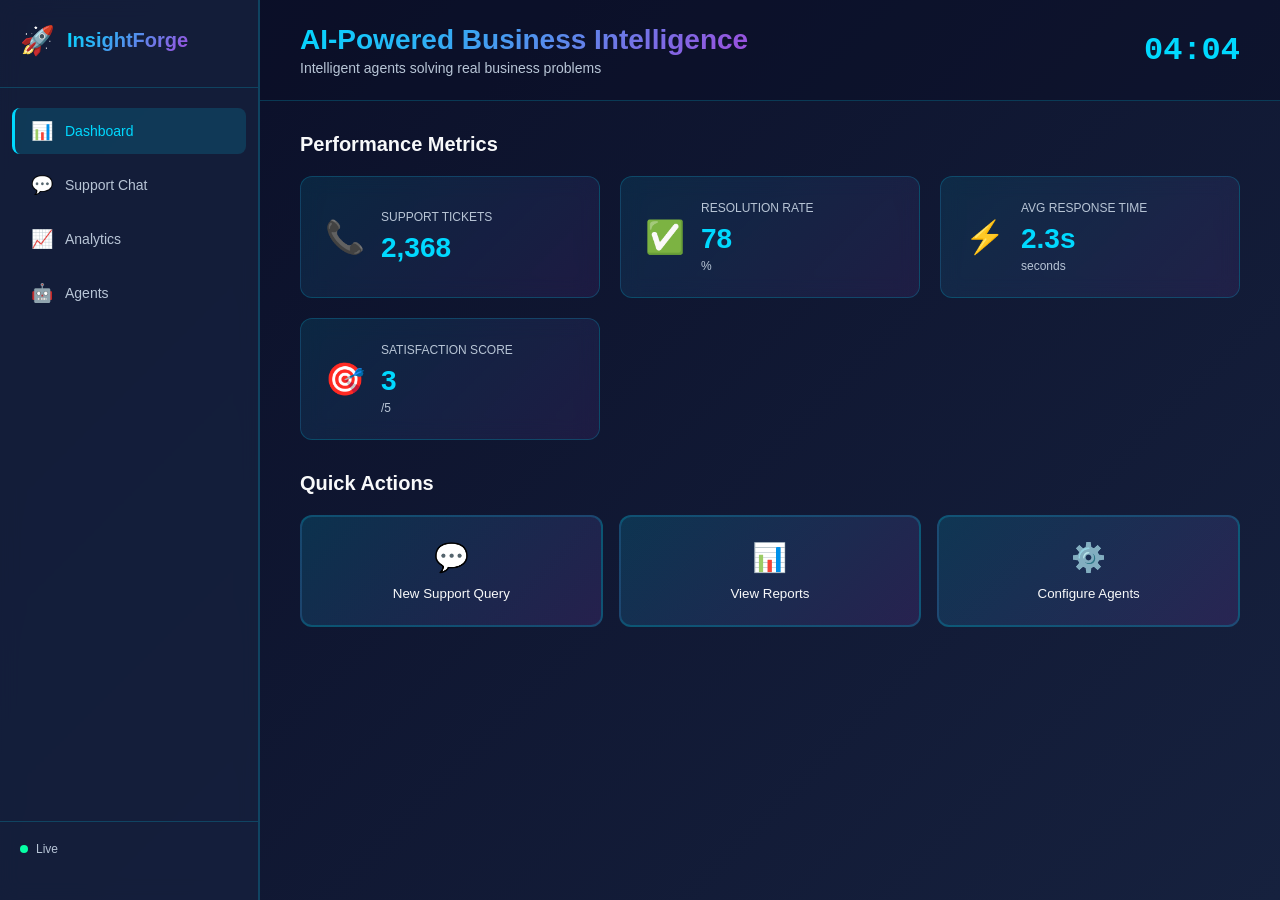
==== commit 7d6611c8: "Developer enhancements: demo responses, keyboard shortcuts, quick examples, comprehensive business g" ====
--- a/public/index.html
+++ b/public/index.html
@@ -170,6 +170,10 @@
                                     <span class="send-icon">⬎</span>
                                 </button>
                             </div>
+                            <div class="quick-tips">
+                                <button class="tip-btn" onclick="insertQuickExample()" title="Ctrl+E">💡 Quick Example</button>
+                                <span class="tip-text">Keyboard shortcuts: Ctrl+E for example • Ctrl+1/2/3 to switch agent</span>
+                            </div>
                             <div id="loadingIndicator" class="loading-indicator" style="display: none;">
                                 <div class="spinner"></div>
                                 <span>Agent thinking...</span>
--- a/public/styles.css
+++ b/public/styles.css
@@ -460,6 +460,37 @@
     transform: scale(1.05);
 }
 
+.quick-tips {
+    display: flex;
+    align-items: center;
+    gap: 12px;
+    margin-top: 12px;
+    font-size: 11px;
+    color: var(--text-secondary);
+}
+
+.tip-btn {
+    background: rgba(0, 217, 255, 0.1);
+    border: 1px solid var(--border-color);
+    border-radius: 4px;
+    padding: 4px 8px;
+    font-size: 11px;
+    color: var(--primary);
+    cursor: pointer;
+    transition: all 0.3s ease;
+}
+
+.tip-btn:hover {
+    background: rgba(0, 217, 255, 0.2);
+    border-color: var(--primary);
+}
+
+.tip-text {
+    flex: 1;
+    font-style: italic;
+}
+
+
 .loading-indicator {
     display: flex;
     align-items: center;
